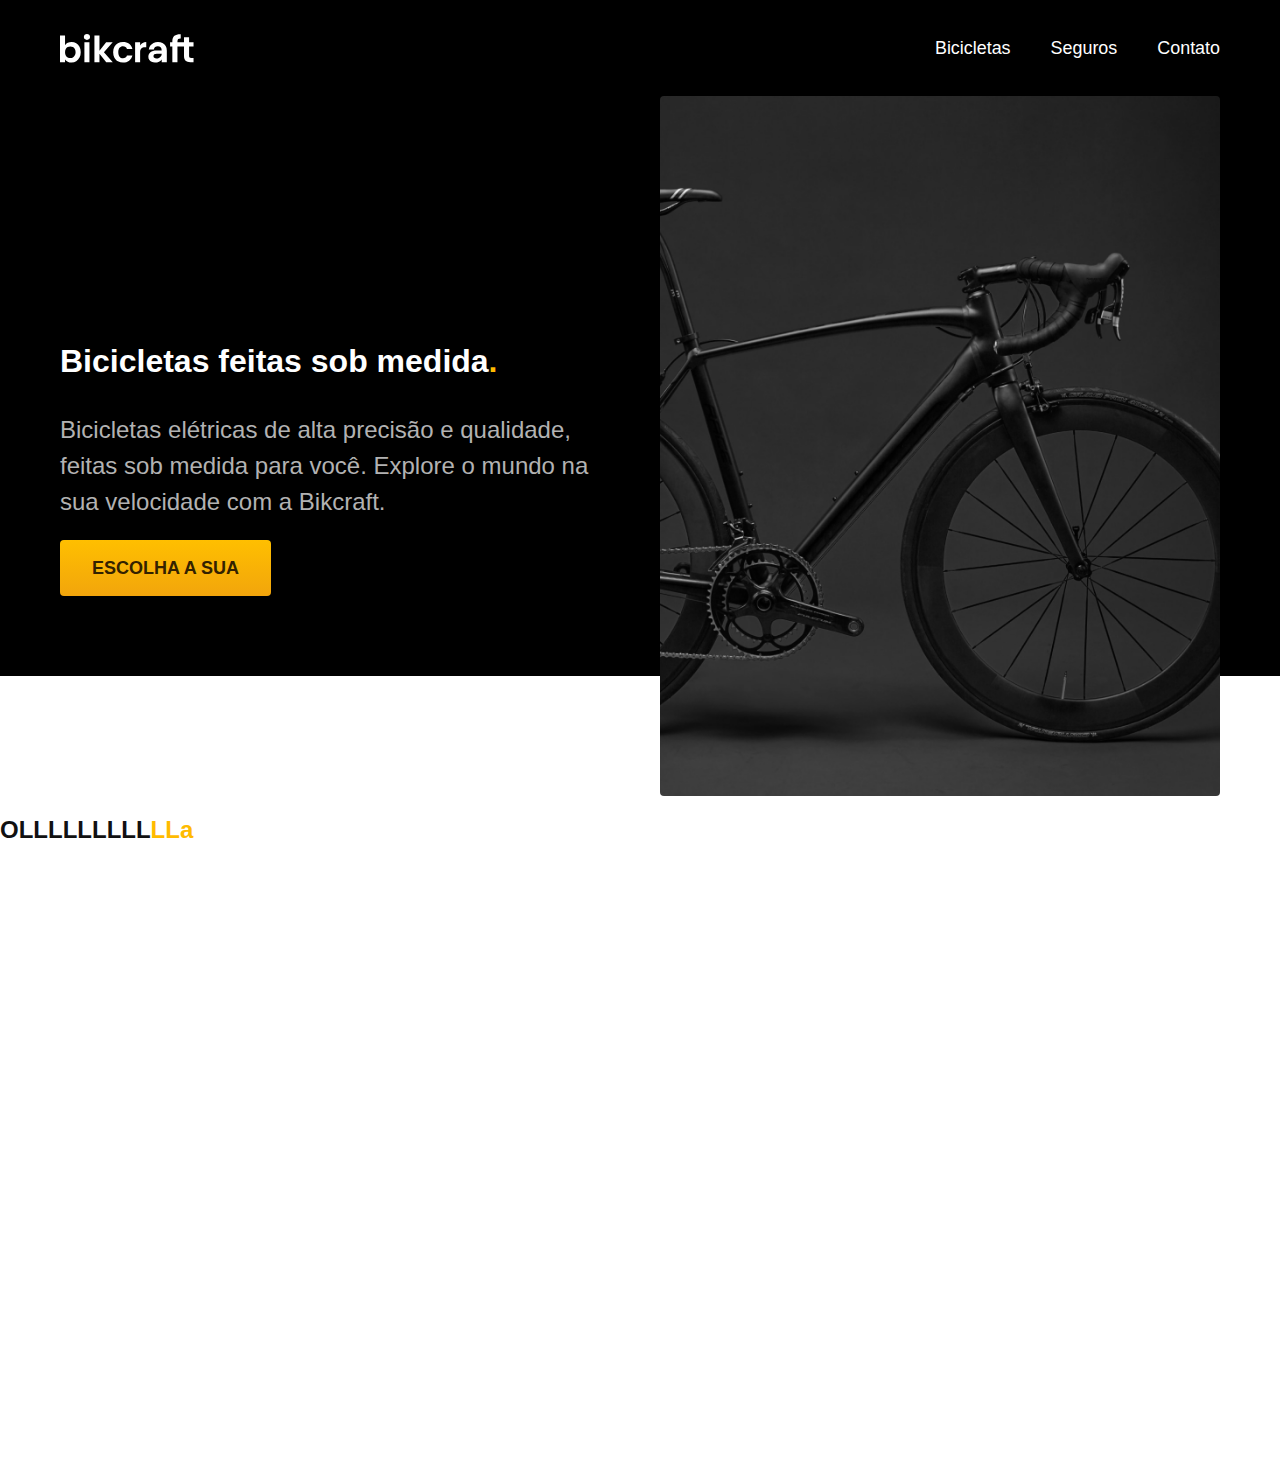
==== index.html @ 50b03ebe "Terminando com as classes utilitarias e as fontes" ====
<!DOCTYPE html>
<html lang="pt-br">

<head>
  <meta charset="UTF-8">
  <meta http-equiv="X-UA-Compatible" content="IE=edge">
  <meta name="viewport" content="width=device-width, initial-scale=1.0">
  <title>Bikcraft - Bicicletas Eléctricas</title>
  <meta name="description" content="Bicicletas elétricas de alta precisão e qualidade, feitas sob medida para você. Explore o mundo na sua velocidade com a Bikcraft.">

  <link rel="stylesheet" href="./css/estilo.css">

  <!-- <link rel="preconnect" href="https://fonts.googleapis.com">
  <link rel="preconnect" href="https://fonts.gstatic.com" crossorigin>
  <link href="https://fonts.googleapis.com/css2?family=Poppins:wght@400;600&family=Roboto:wght@400;500&display=swap" rel="stylesheet"> -->
</head>

<body>
  <header class="header-bg">  <!--O bg significa background-->
    <div class="header"> <!-- Para segurar o conteudo -->
      <a href="./">
        <img src="./img/bikcraft.svg" alt="Bikcraft">
      </a>

      <nav aria-label="primaria">
        <ul class="header-menu font-1-m cor-0">
          <li><a href="./bicicletas.html">Bicicletas</a></li>
          <li><a href="./seguros.html">Seguros</a></li>
          <li><a href="./contato.html">Contato</a></li>
        </ul>
      </nav>
    </div>
  </header>

  <main class="introducao-bg">
    <div class="introducao">
        <div class="introducao-conteudo"> <!--Para segurar o conteudo e imagem ficar do outro lado sem precisar de muuito css-->
          <h1 class=".font-1-xxl cor-0">Bicicletas feitas sob medida<span class="cor-p1">.</span></h1>
          <p class="font-2-l cor-5">Bicicletas elétricas de alta precisão e qualidade, feitas sob medida para você. Explore o mundo na sua velocidade com a Bikcraft.</p>
          <a class="botao" href="./bicicletas.html">Escolha a sua</a>
        </div>
        <div>
          <img src="./img/fotos/introducao.jpg" alt="Bicicleta eletrica preta">
        </div>
    </div>
  </main>

  <h2 class=".font-1-xxl">OLLLLLLLLL<span class="cor-p1">LLa</span></h2>
</body>

</html>
---- css/estilo.css ----
@import "./global/global.css";
@import "./utilidades/tipografia.css";
@import "./utilidades/cores.css";
@import "./global/header.css";

/*Componentes*/
@import "./utilidades/componentes.css";

/* HOME */
@import "./home/introducao.css";
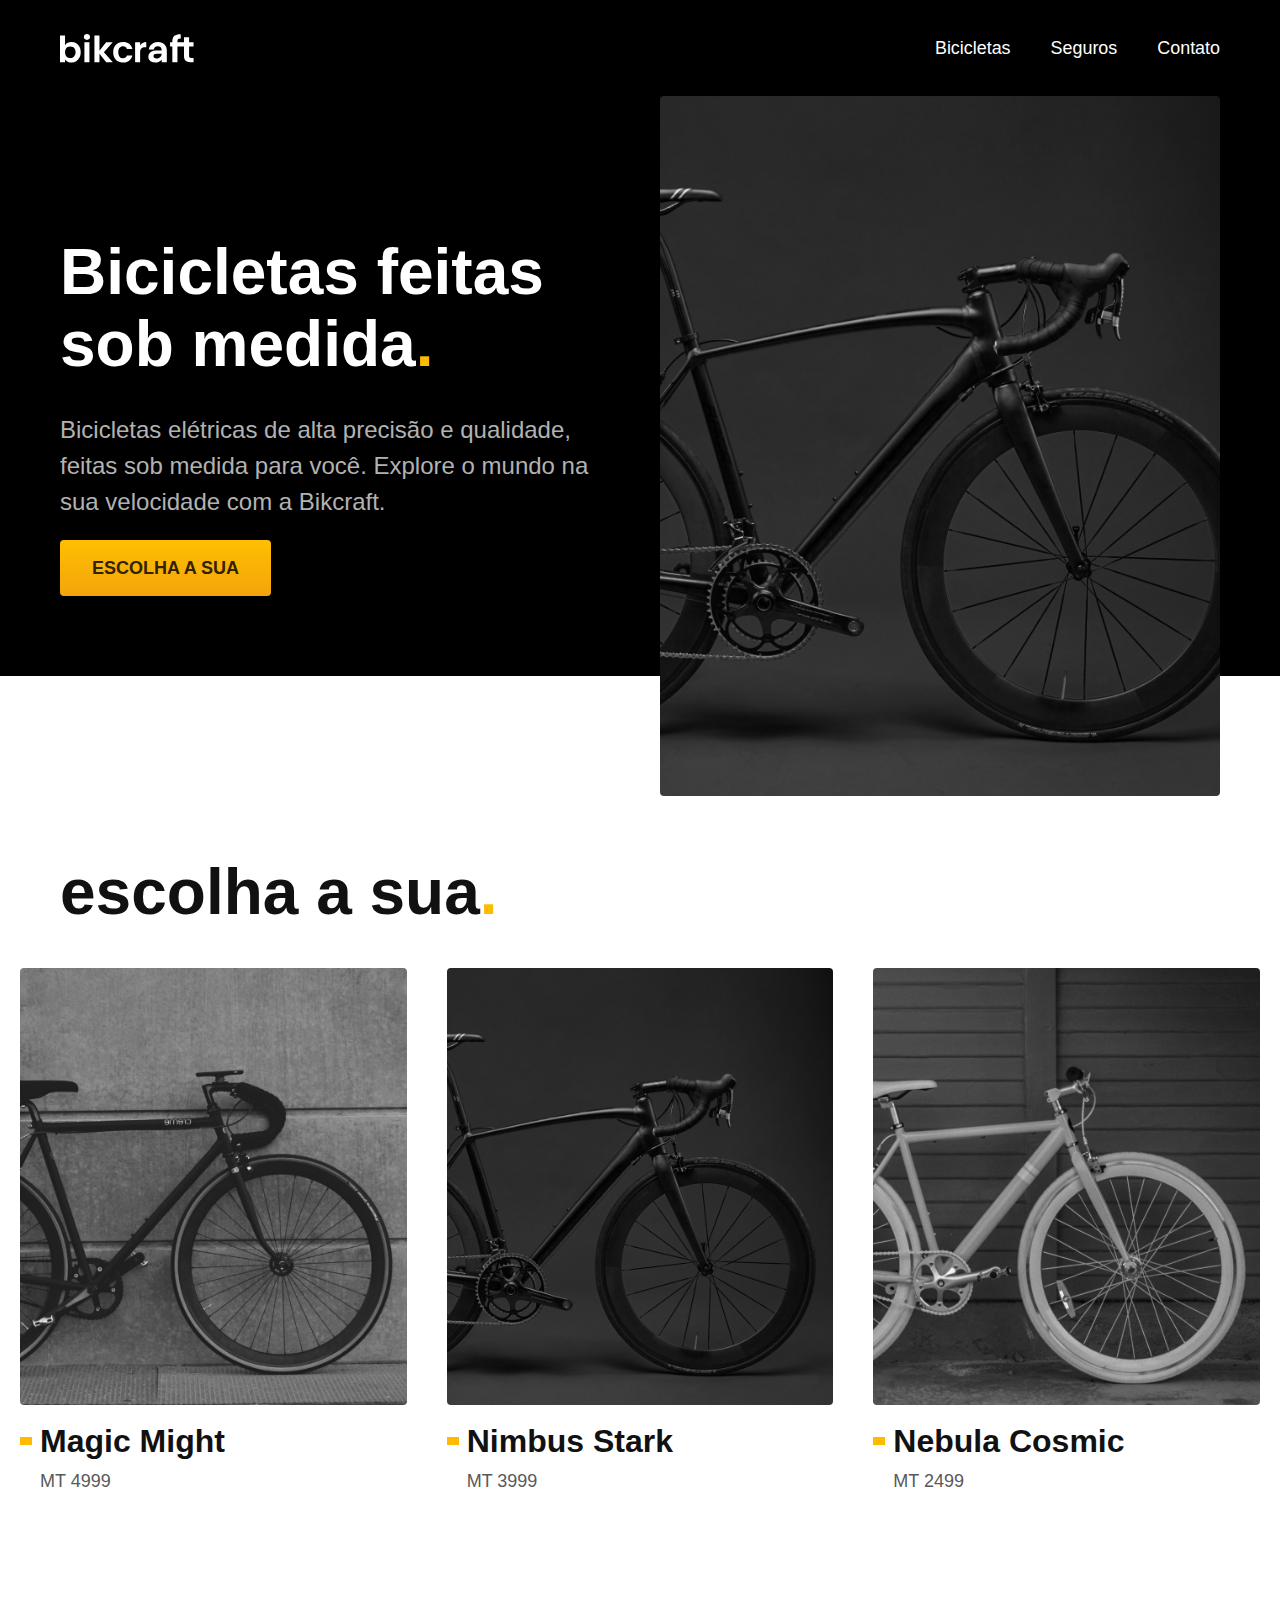
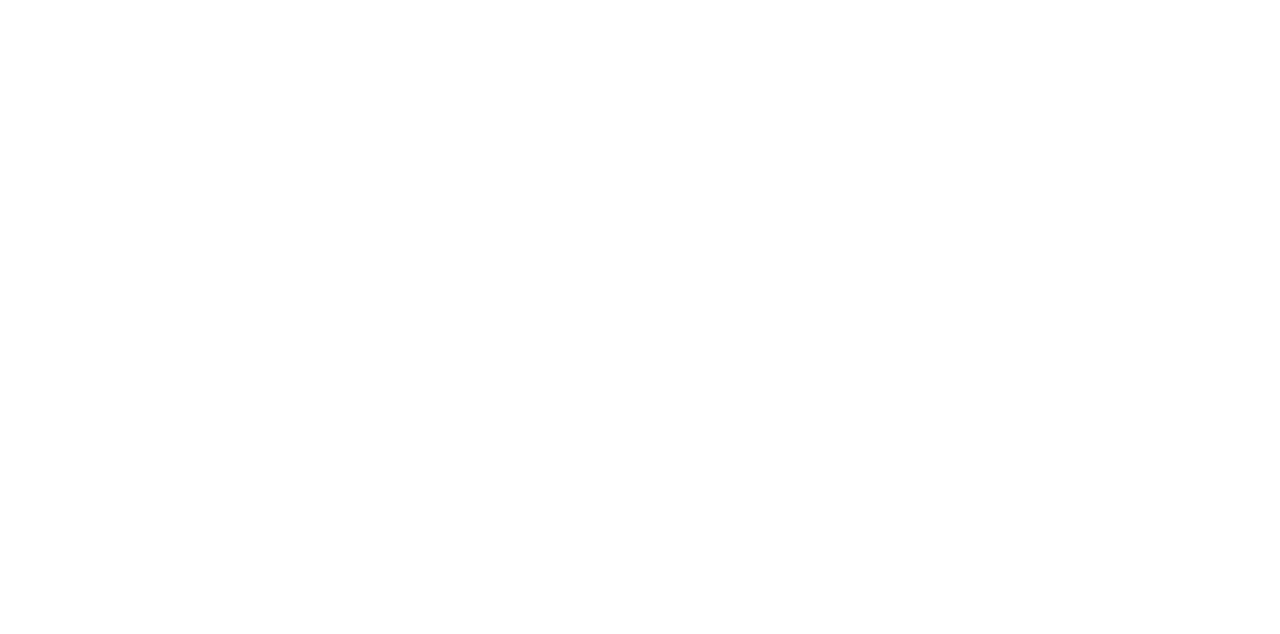
==== commit e658365f: "Menu  de bicicletas e algum CSS do mesmo" ====
--- a/index.html
+++ b/index.html
@@ -17,7 +17,7 @@
 
 <body>
   <header class="header-bg">  <!--O bg significa background-->
-    <div class="header"> <!-- Para segurar o conteudo -->
+    <div class="header container"> <!-- Para segurar o conteudo -->
       <a href="./">
         <img src="./img/bikcraft.svg" alt="Bikcraft">
       </a>
@@ -33,9 +33,9 @@
   </header>
 
   <main class="introducao-bg">
-    <div class="introducao">
+    <div class="introducao container">
         <div class="introducao-conteudo"> <!--Para segurar o conteudo e imagem ficar do outro lado sem precisar de muuito css-->
-          <h1 class=".font-1-xxl cor-0">Bicicletas feitas sob medida<span class="cor-p1">.</span></h1>
+          <h1 class="font-1-xxl cor-0">Bicicletas feitas sob medida<span class="cor-p1">.</span></h1>
           <p class="font-2-l cor-5">Bicicletas elétricas de alta precisão e qualidade, feitas sob medida para você. Explore o mundo na sua velocidade com a Bikcraft.</p>
           <a class="botao" href="./bicicletas.html">Escolha a sua</a>
         </div>
@@ -45,7 +45,33 @@
     </div>
   </main>
 
-  <h2 class=".font-1-xxl">OLLLLLLLLL<span class="cor-p1">LLa</span></h2>
+  <article class="bicicletas-lista">
+    <h2 class="container font-1-xxl">escolha a sua<span class="cor-p1">.</span></h2>
+
+    <ul>
+      <li>
+        <a href="./bicicletas/magic.html">
+          <img src="./img/bicicletas/magic-home.jpg" alt="Bicicleta preta">
+          <h3 class="font-1-xl">Magic Might</h3>
+          <span class="font-2-m cor-8" >MT 4999</span>
+        </a>
+      </li>
+      <li>
+        <a href="./bicicletas/nimbus.html">
+          <img src="./img/bicicletas/Nimbus-home.jpg" alt="Bicicleta preta">
+          <h3 class="font-1-xl">Nimbus Stark</h3>
+          <span class="font-2-m cor-8" >MT 3999</span>
+        </a>
+      </li><li>
+        <a href="./bicicletas/Nebula-home">
+          <img src="./img/bicicletas/Nebula-home.jpg" alt="Bicicleta preta">
+          <h3 class="font-1-xl">Nebula Cosmic</h3>
+          <span class="font-2-m cor-8" >MT 2499</span>
+        </a>
+      </li>
+    </ul>
+  </article>
+ 
 </body>
 
 </html>--- a/css/estilo.css
+++ b/css/estilo.css
@@ -9,6 +9,9 @@
 /* HOME */
 @import "./home/introducao.css";
 
+/* Bicicletas*/
+@import "./bicicletas/bicicleta-lista.css";
 
 
 
+
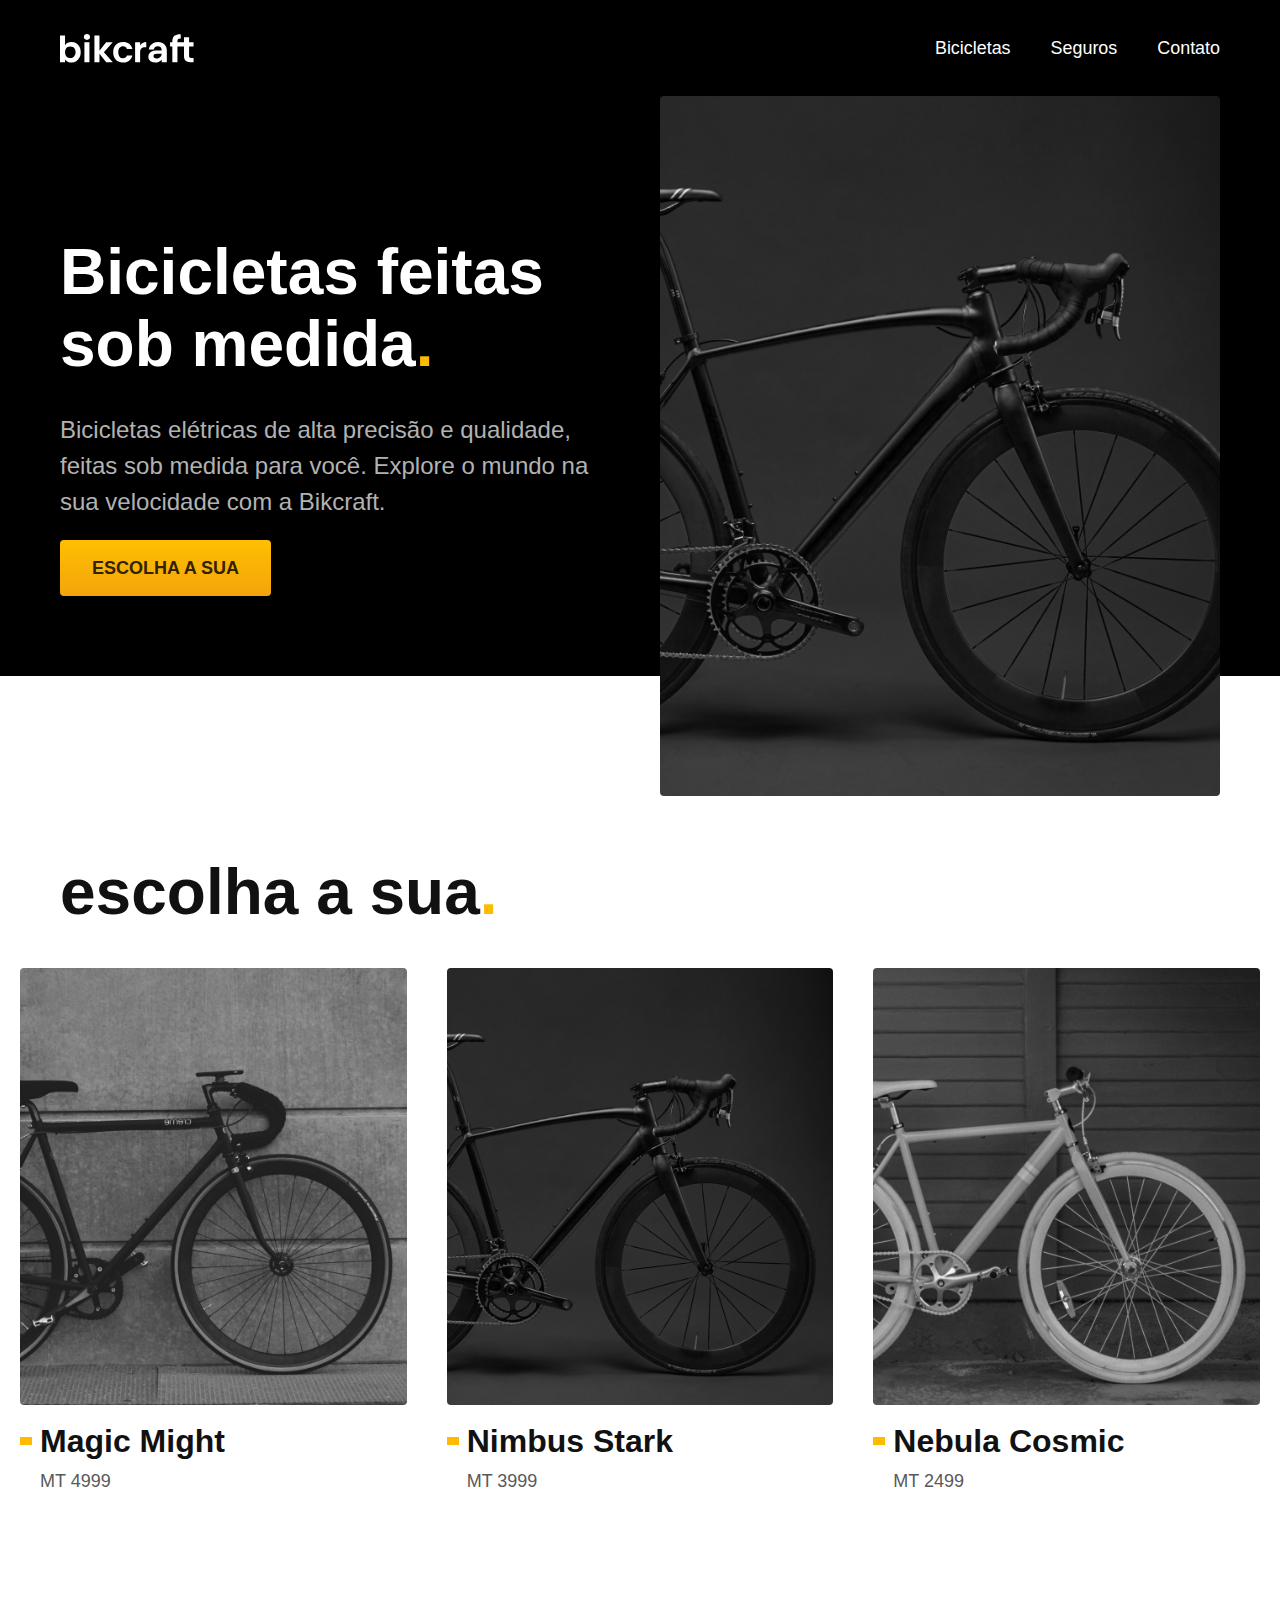
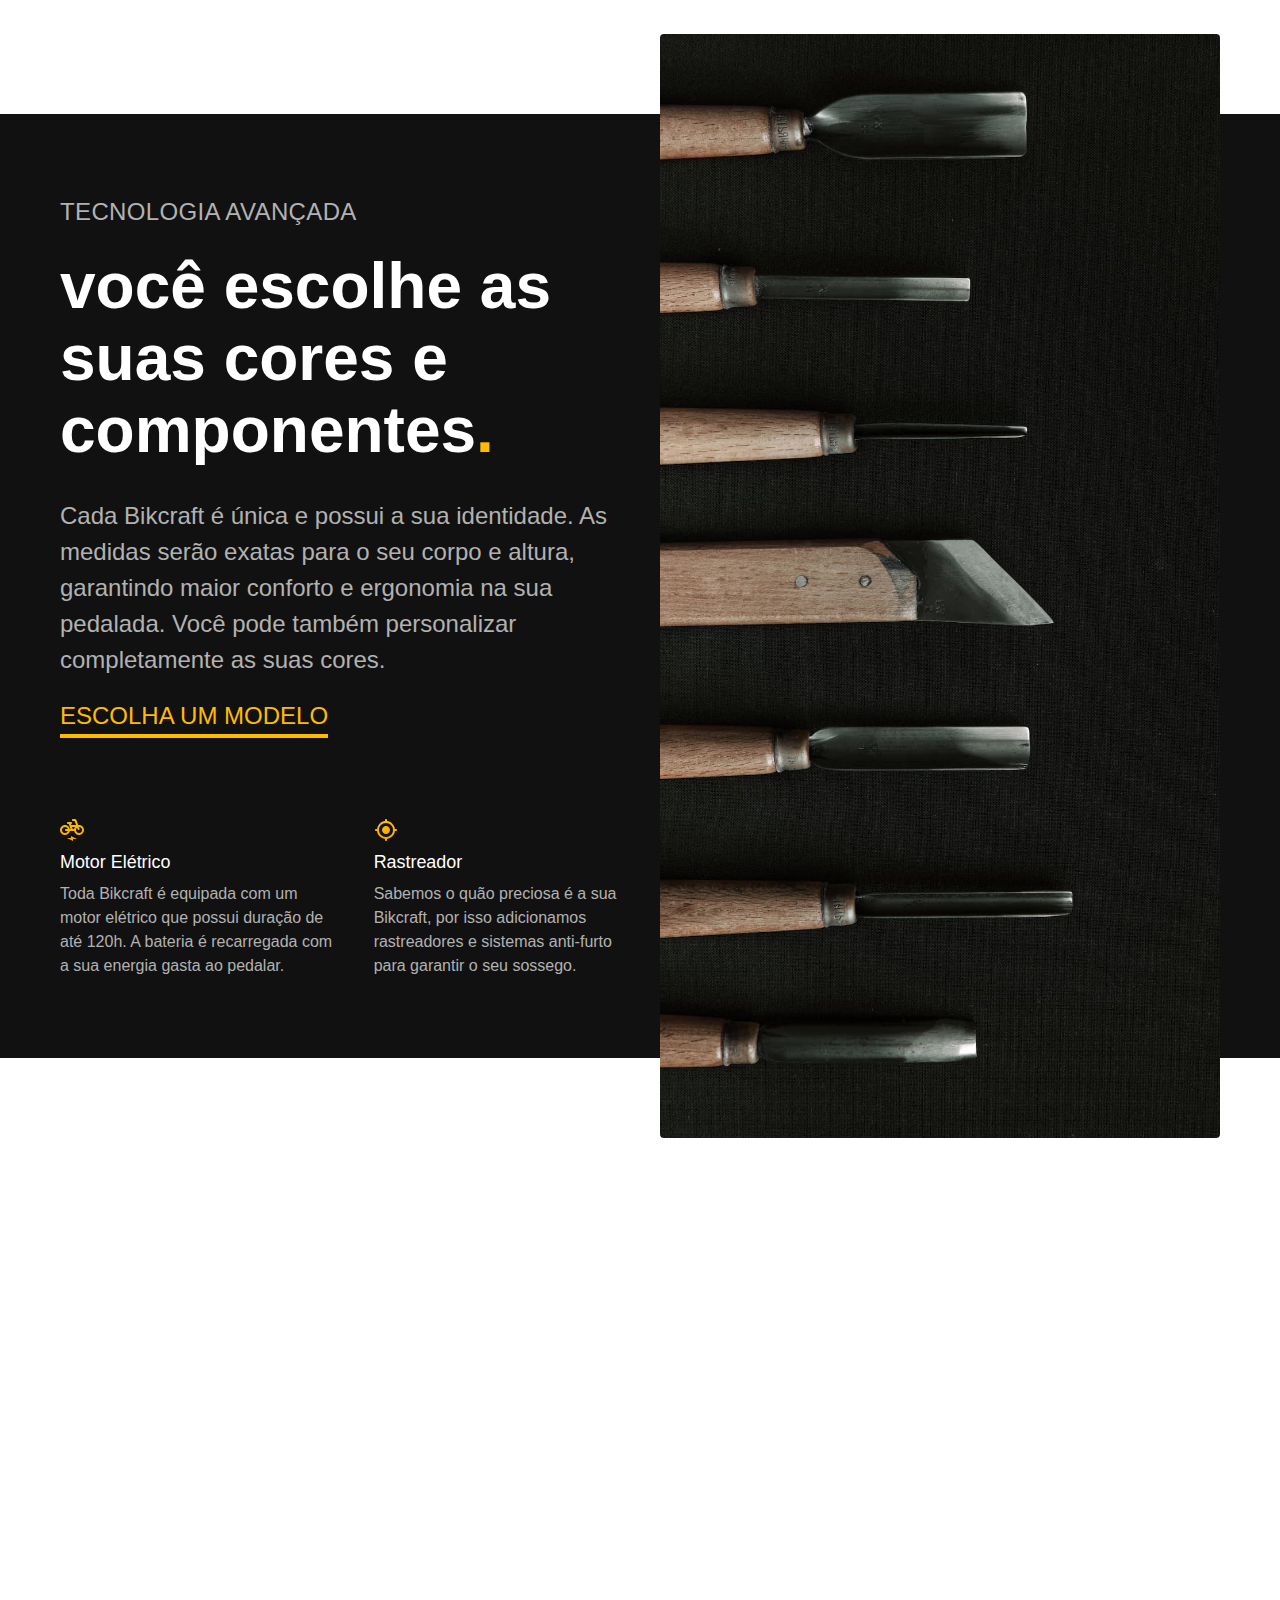
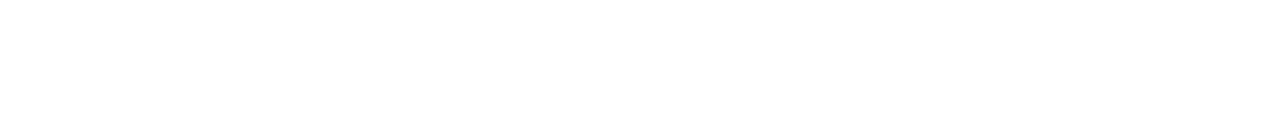
==== commit 4f590bfb: "Adicionando tecnologias da Bik" ====
--- a/index.html
+++ b/index.html
@@ -71,6 +71,33 @@
       </li>
     </ul>
   </article>
+
+  <article class="tecnologia-bg">
+    <div class="tecnologia container">
+      <div class="tecnologia-conteudo">
+        <span class="font-2-l-b cor-5">Tecnologia Avançada</span>
+        <h2 class="font-1-xxl cor-0">você escolhe as suas cores e componentes<span class="cor-p1">.</span></h2>
+        <p class="font-2-l cor-5">Cada Bikcraft é única e possui a sua identidade. As medidas serão exatas para o seu corpo e altura, garantindo maior conforto e ergonomia na sua pedalada. Você pode também personalizar completamente as suas cores.</p>
+        <a class="link" href="./bicicletas.html">Escolha um modelo</a>
+        <div class="tecnologia-vantagens">
+          <div>
+            <img src="./img/icones/eletrica.svg" alt="">
+            <h3 class="font-1-m cor-0">Motor Elétrico</h3>
+            <p class="font-2-s cor-5">Toda Bikcraft é equipada com um motor elétrico que possui duração de até 120h. A bateria é recarregada com a sua energia gasta ao pedalar.</p>
+          </div>
+          <div>
+            <img src="./img/icones/rastreador.svg" alt="">
+            <h3 class="font-1-m cor-0">Rastreador</h3>
+            <p class="font-2-s cor-5">Sabemos o quão preciosa é a sua Bikcraft, por isso adicionamos rastreadores e sistemas anti-furto para garantir o seu sossego.</p>
+          </div>
+        </div>
+      </div>
+      <div class="tecnologia-imagem">
+        <img src="./img/fotos/tecnologia.jpg" alt="">
+      </div>
+    </div> 
+
+  </article>
  
 </body>
 
--- a/css/estilo.css
+++ b/css/estilo.css
@@ -8,6 +8,8 @@
 
 /* HOME */
 @import "./home/introducao.css";
+@import "./home/tecnologia.css";
+
 
 /* Bicicletas*/
 @import "./bicicletas/bicicleta-lista.css";
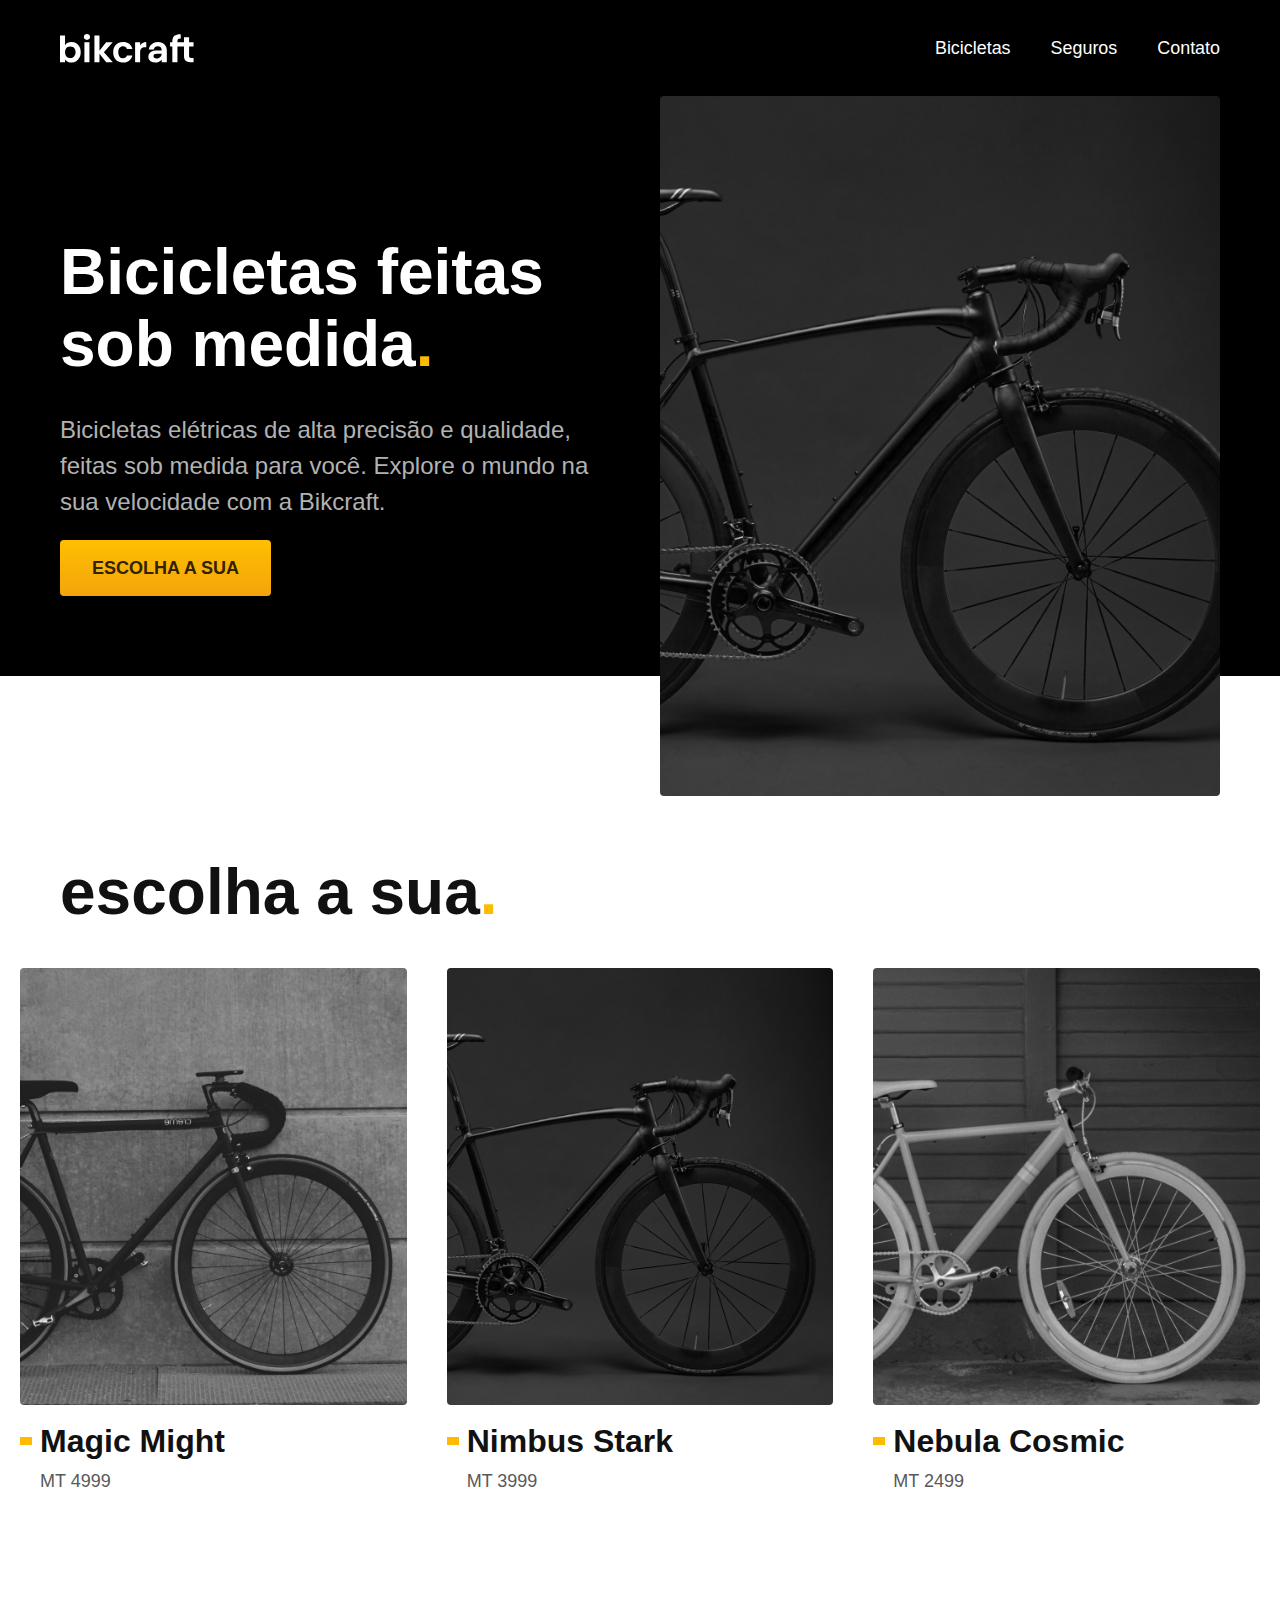
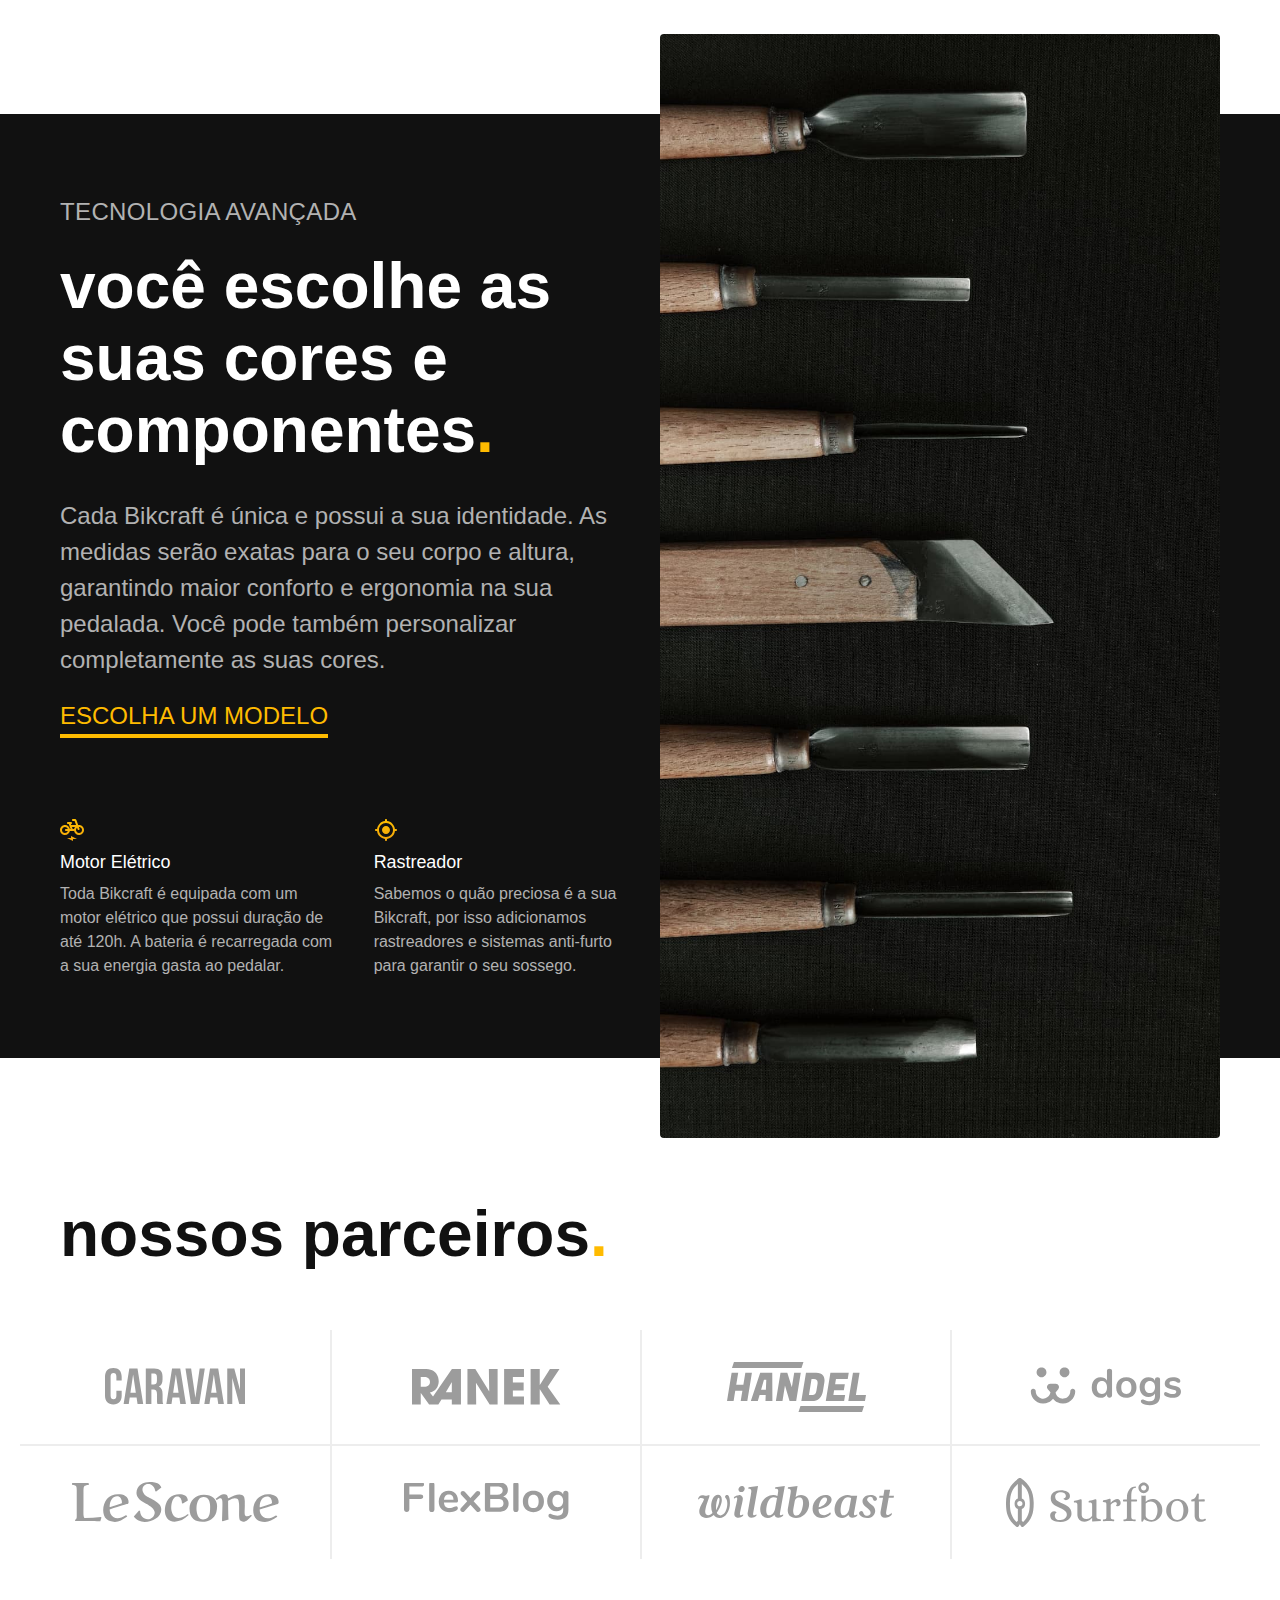
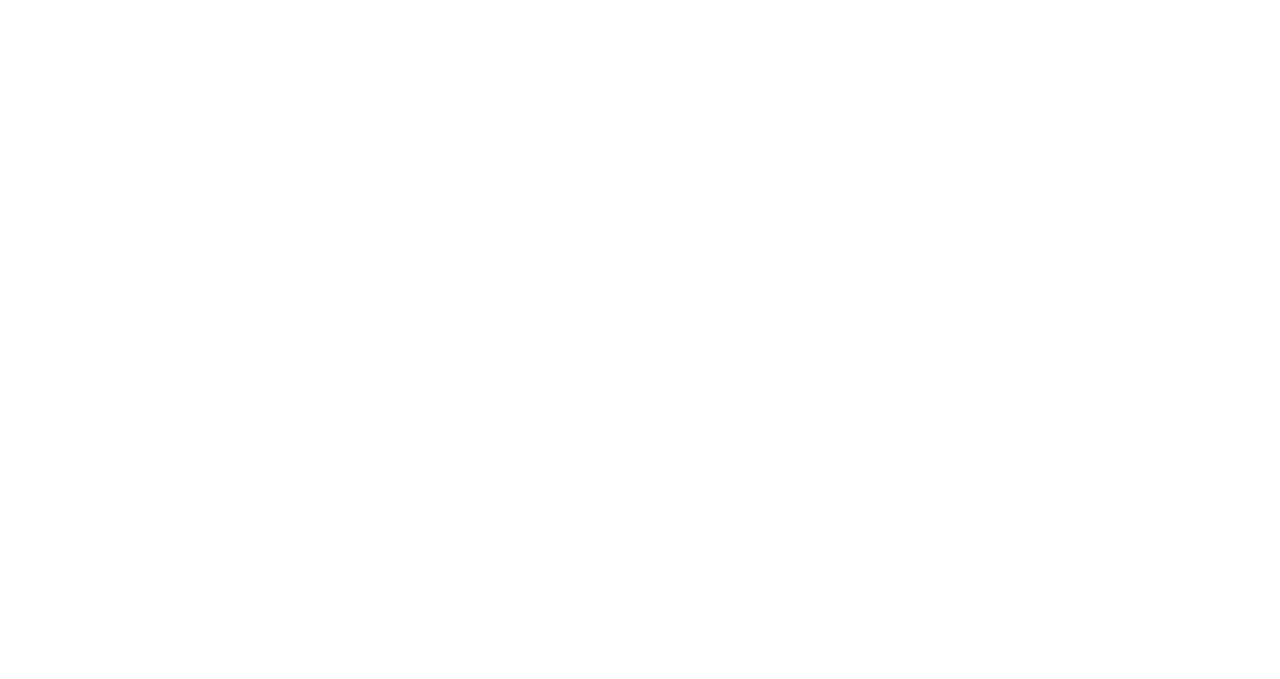
==== commit fbebbc2a: "Adicionando os parceiros no site e tornando responsivo" ====
--- a/index.html
+++ b/index.html
@@ -96,9 +96,23 @@
         <img src="./img/fotos/tecnologia.jpg" alt="">
       </div>
     </div> 
+  </article>
 
-  </article>
+  <section class="parceiros" aria-label="Nossos parceiros">
+    <h2 class="container font-1-xxl">nossos parceiros<span class="cor-p1">.</span></h2>
  
+    <ul>
+      <li><img src="./img/parceiros/caravan.svg" alt="caravan"></li>
+      <li><img src="./img/parceiros/ranek.svg" alt="ranek"></li>
+      <li><img src="./img/parceiros/handel.svg" alt="handel"></li>
+      <li><img src="./img/parceiros/dogs.svg" alt="dogs"></li>
+      <li><img src="./img/parceiros/lescone.svg" alt="lescone"></li>
+      <li><img src="./img/parceiros/flexblog.svg" alt="flexblog"></li>
+      <li><img src="./img/parceiros/wildbeast.svg" alt="wildbeast"></li>
+      <li><img src="./img/parceiros/surfbot.svg" alt="surfbot"></li>
+    </ul>
+  </section>
+  
 </body>
 
 </html>--- a/css/estilo.css
+++ b/css/estilo.css
@@ -9,6 +9,7 @@
 /* HOME */
 @import "./home/introducao.css";
 @import "./home/tecnologia.css";
+@import "./home/parceiros.css";
 
 
 /* Bicicletas*/
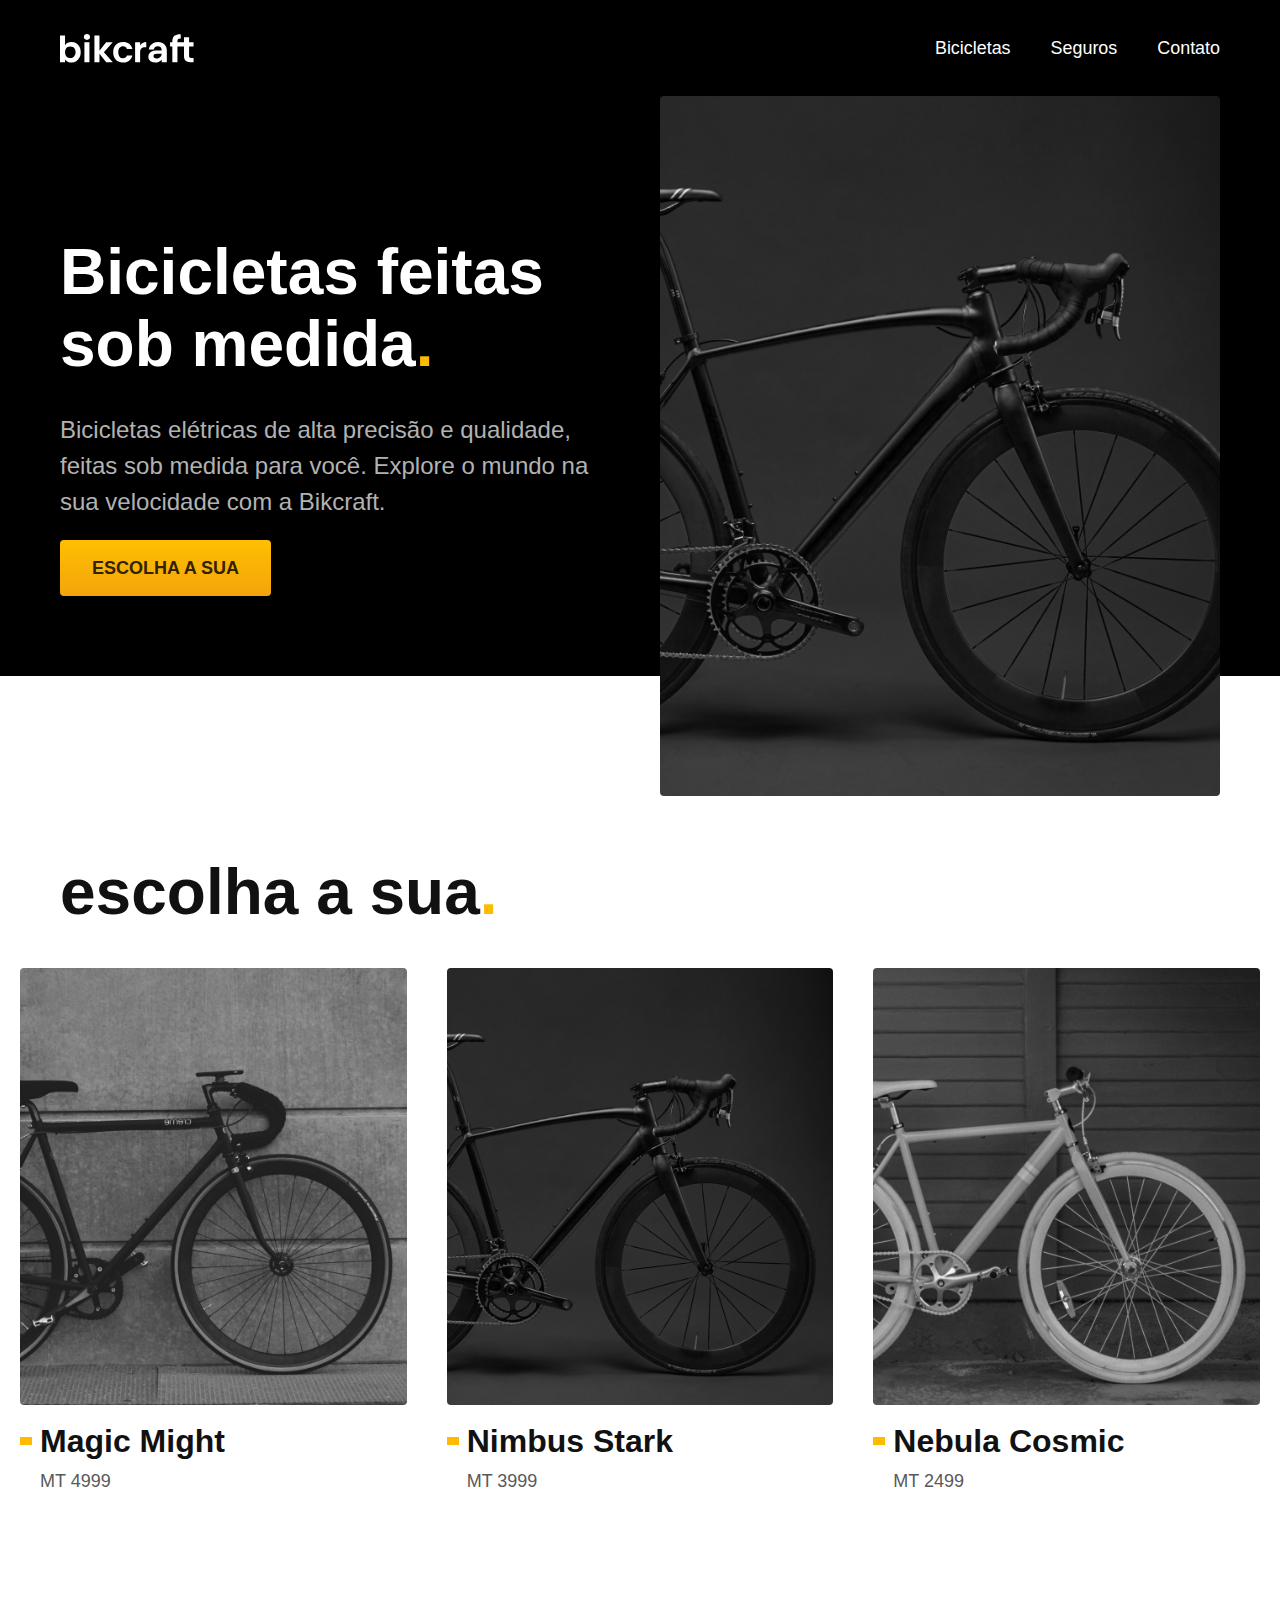
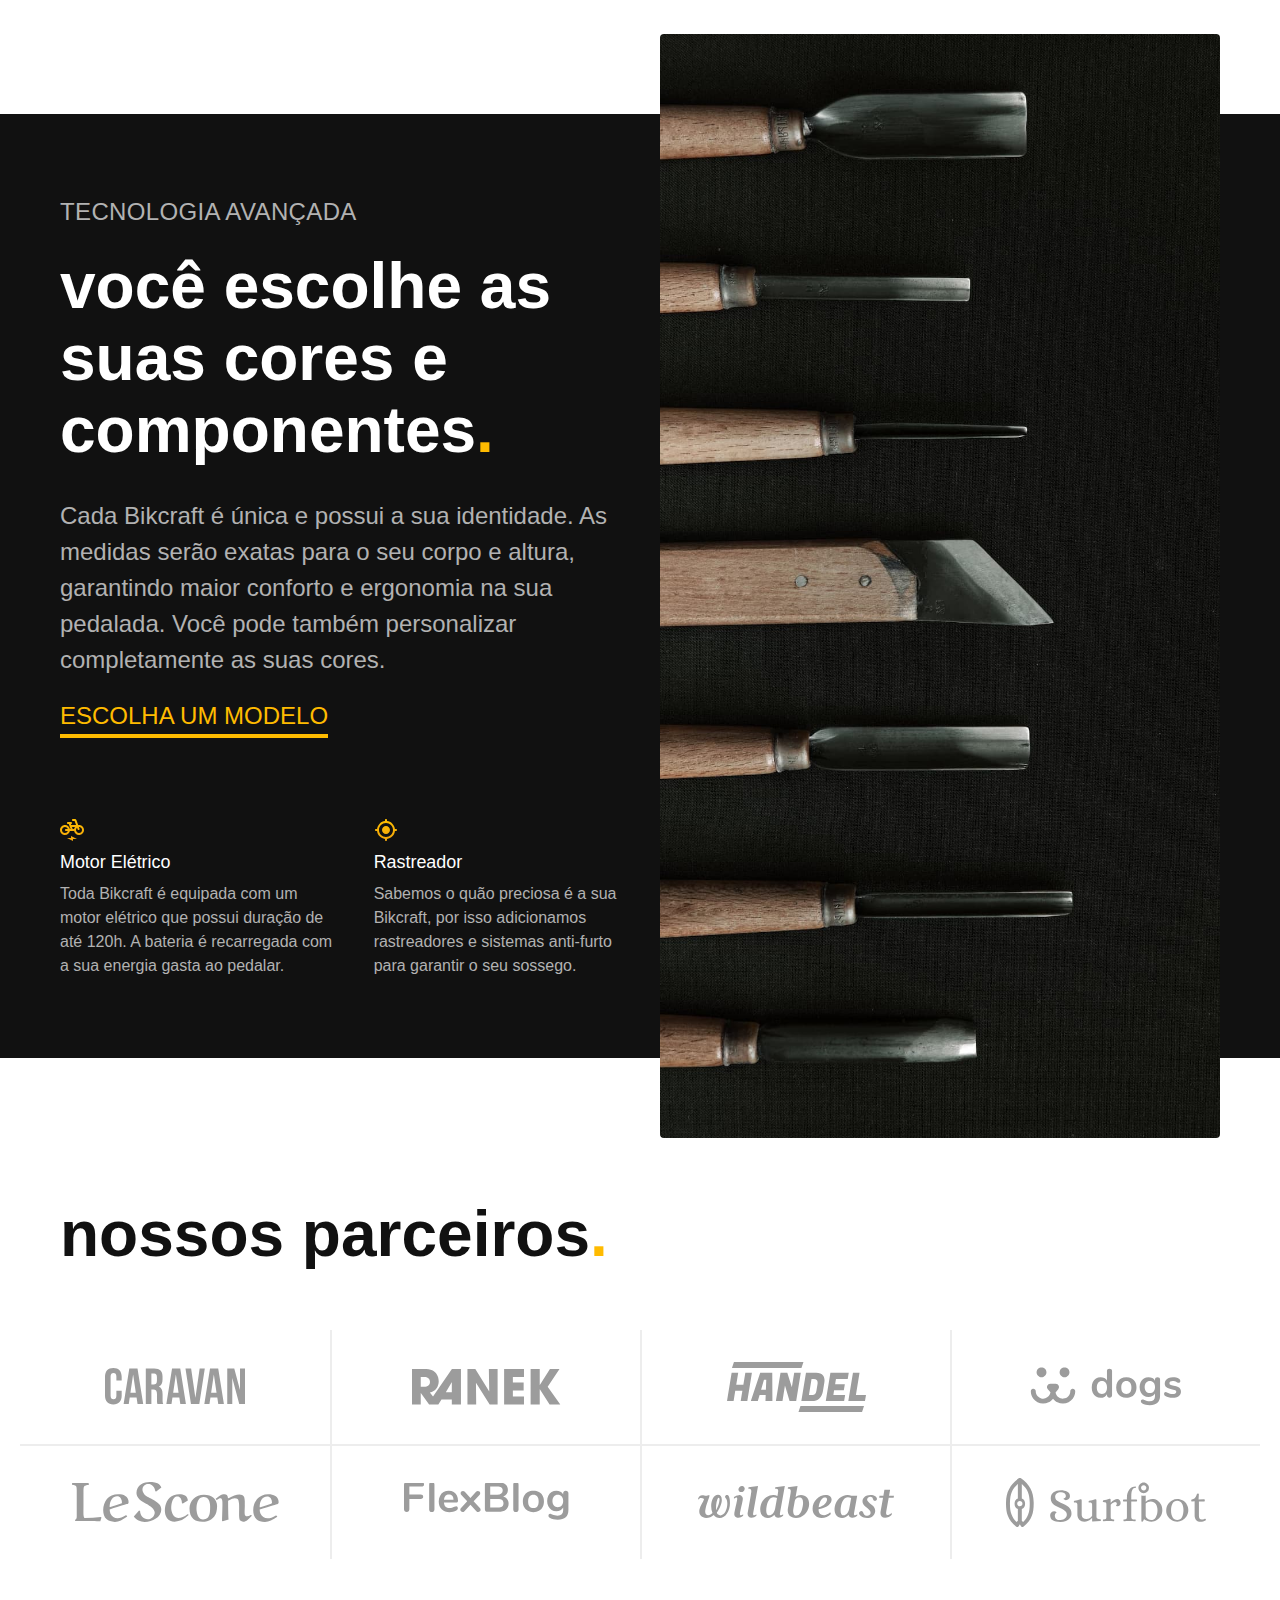
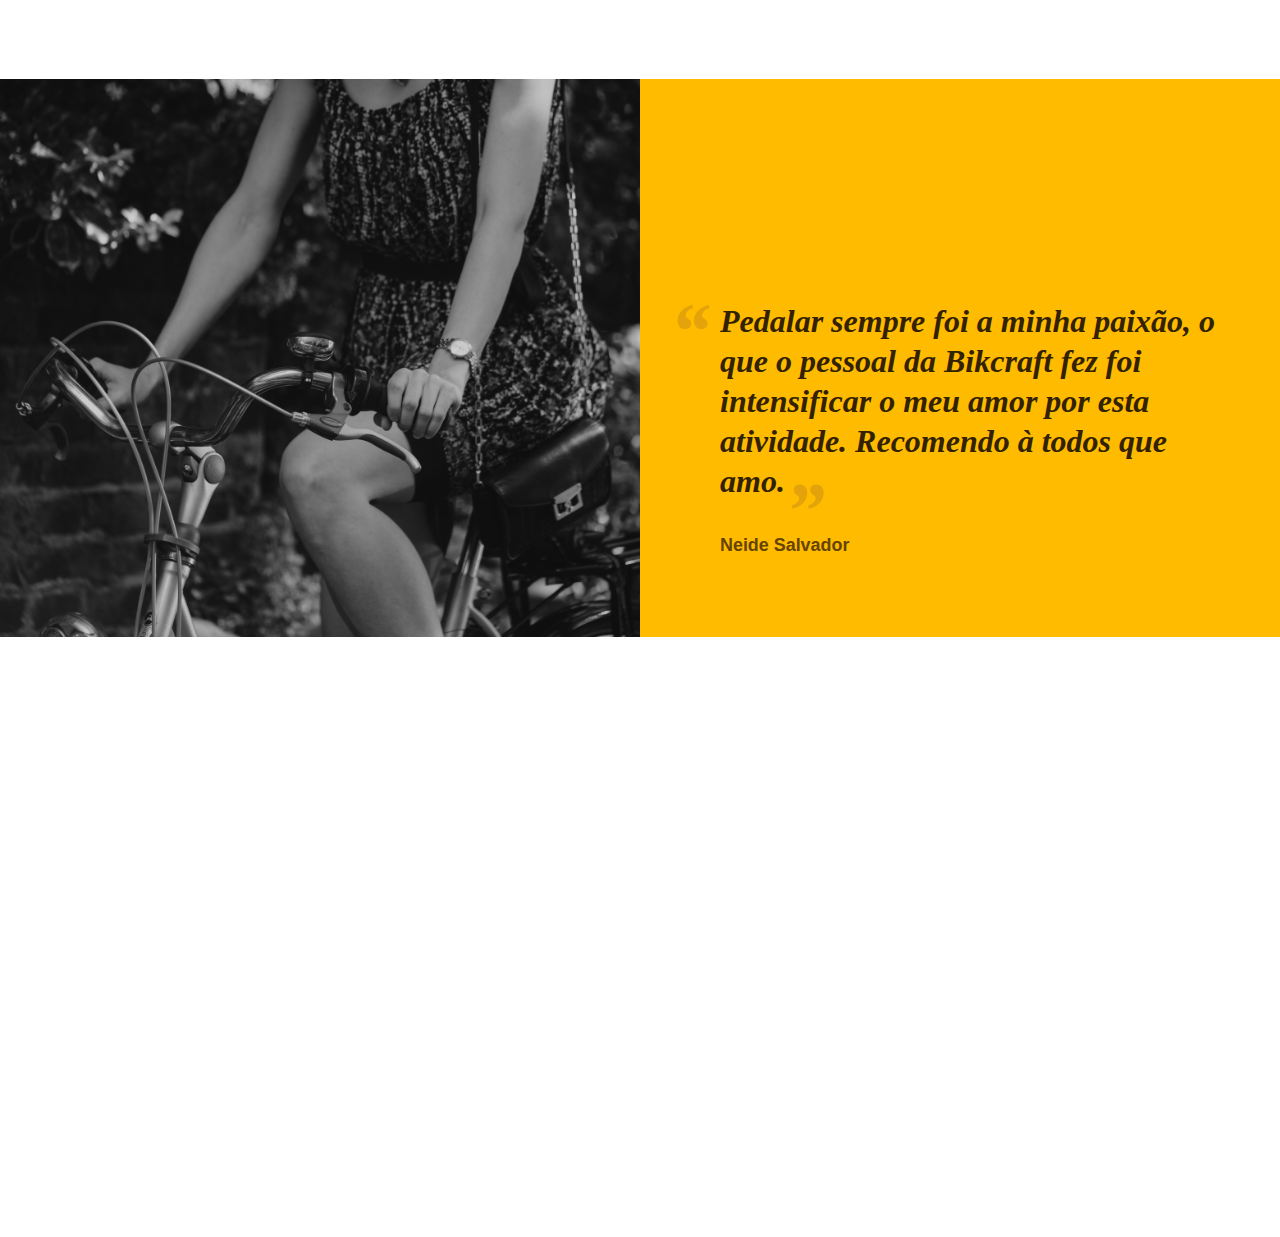
==== commit 3409b32b: "Depoimento de cliente satisfeito" ====
--- a/index.html
+++ b/index.html
@@ -112,6 +112,19 @@
       <li><img src="./img/parceiros/surfbot.svg" alt="surfbot"></li>
     </ul>
   </section>
+
+  <section class="depoimento" aria-label="Depoimento">
+    <div>
+      <img src="./img/fotos/depoimento.jpg" alt="Pessoa pedalando uma Bikcraft">
+    </div>
+    <div class="depoimento-conteudo">
+      <blockquote class="font-1-xl cor-p5">
+        <p>Pedalar sempre foi a minha paixão, o que o pessoal da Bikcraft fez foi intensificar o meu amor por esta atividade. Recomendo à todos que amo.</p>
+      </blockquote>
+      <span class="font-1-m-b cor-p4">Neide Salvador</span>
+    </div>
+
+  </section>
   
 </body>
 
--- a/css/estilo.css
+++ b/css/estilo.css
@@ -10,6 +10,7 @@
 @import "./home/introducao.css";
 @import "./home/tecnologia.css";
 @import "./home/parceiros.css";
+@import "./home/depoimento.css";
 
 
 /* Bicicletas*/
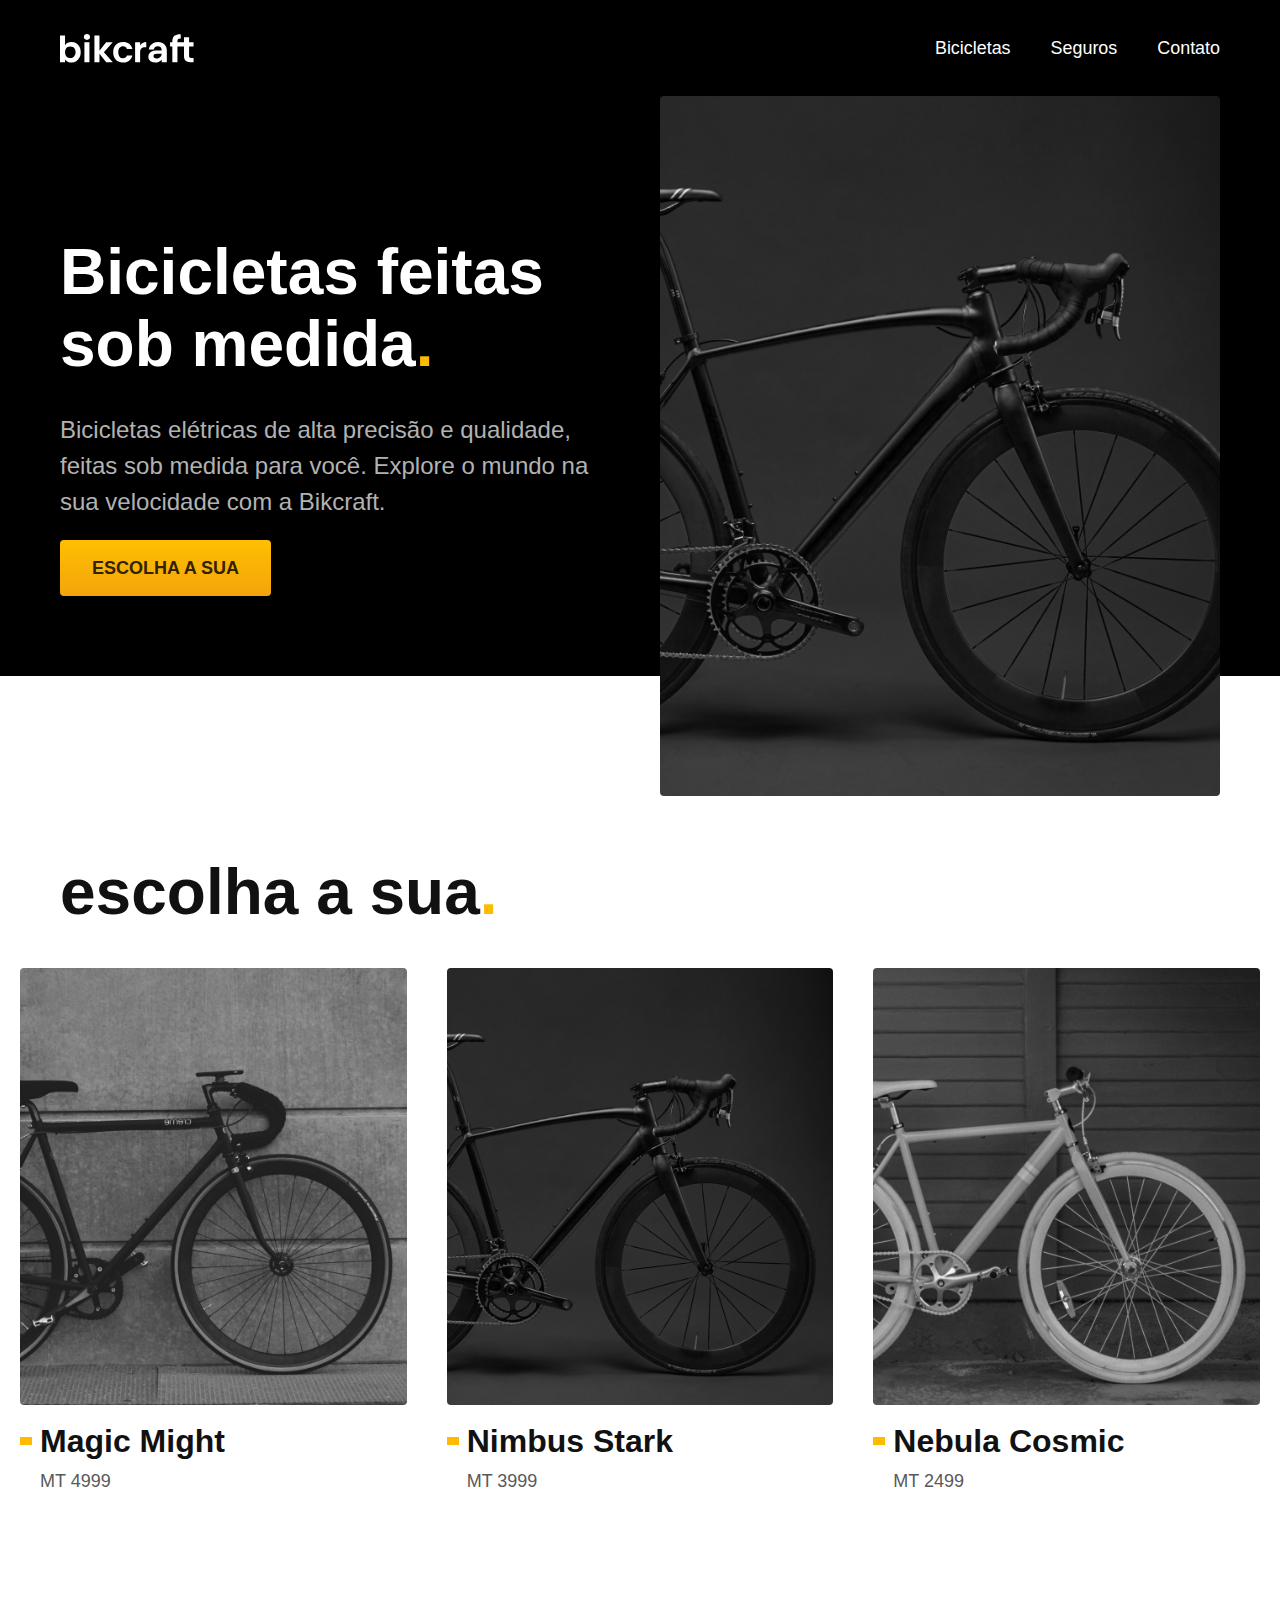
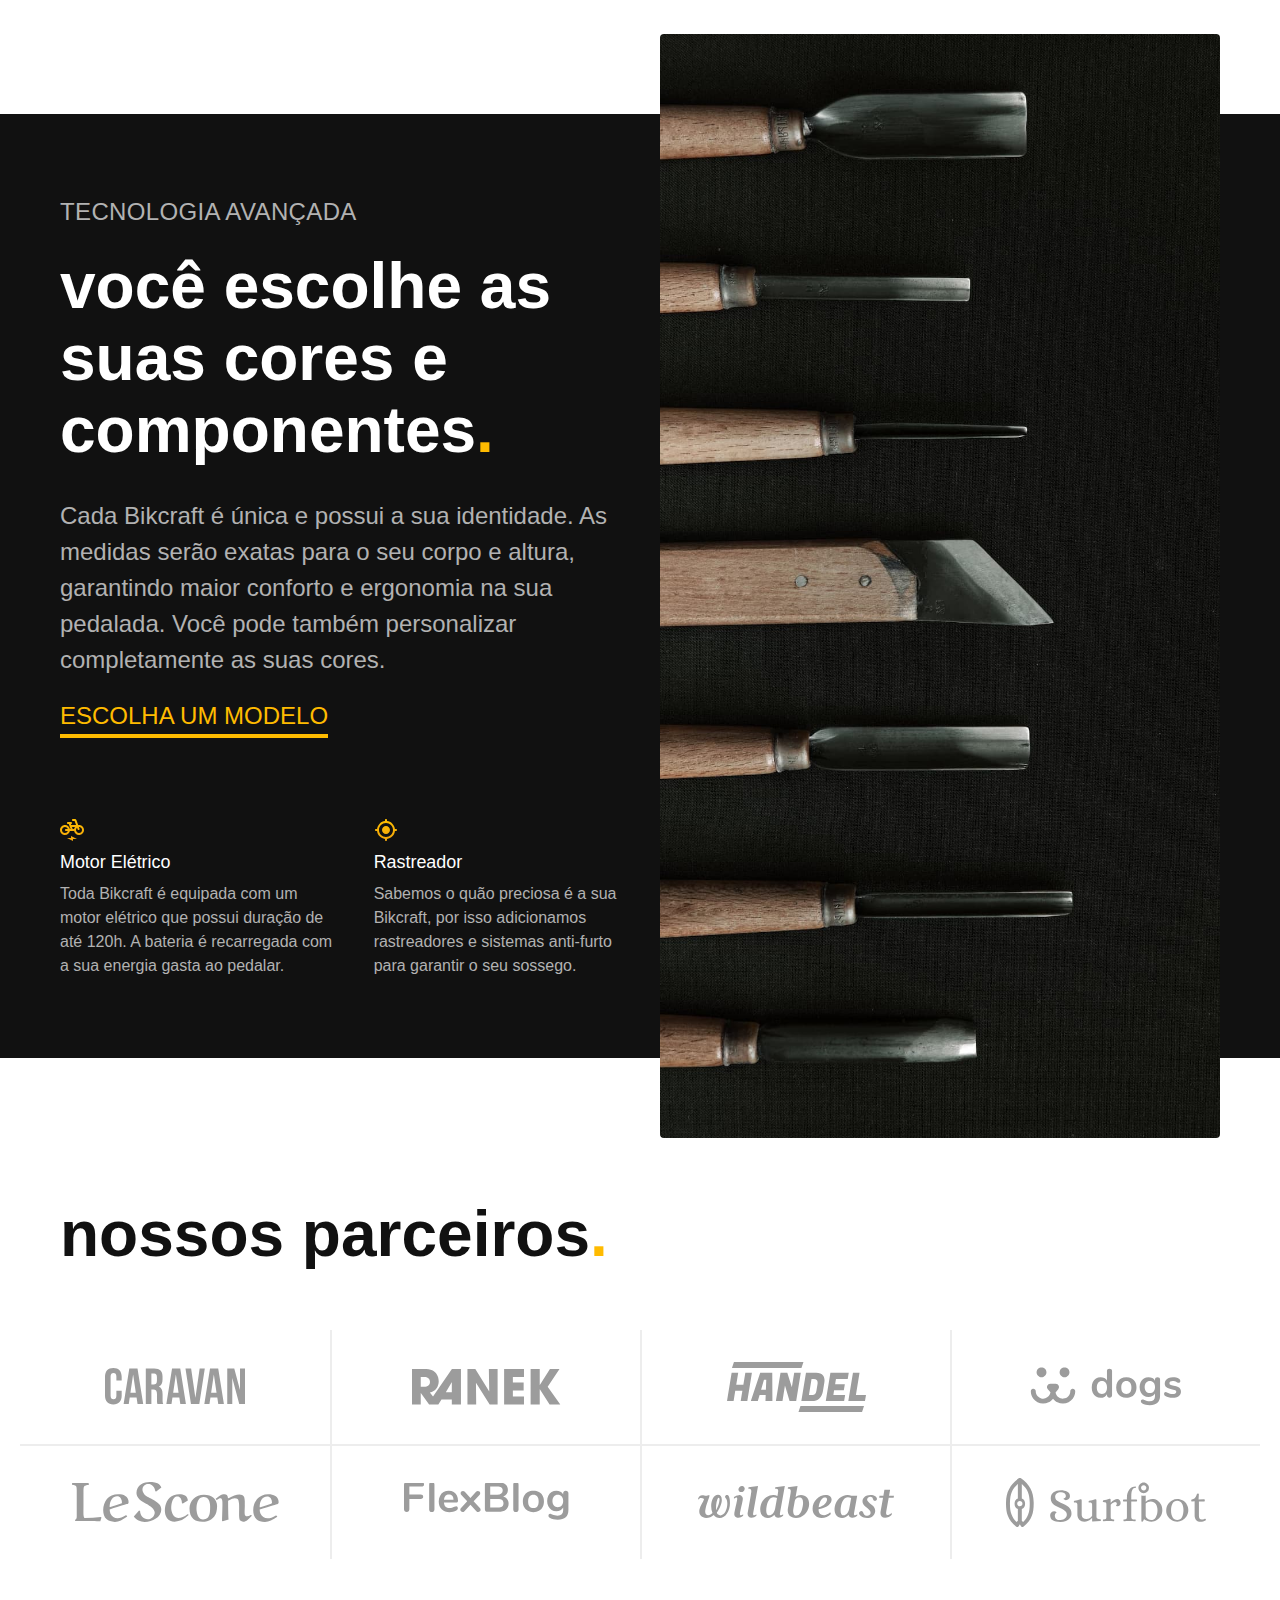
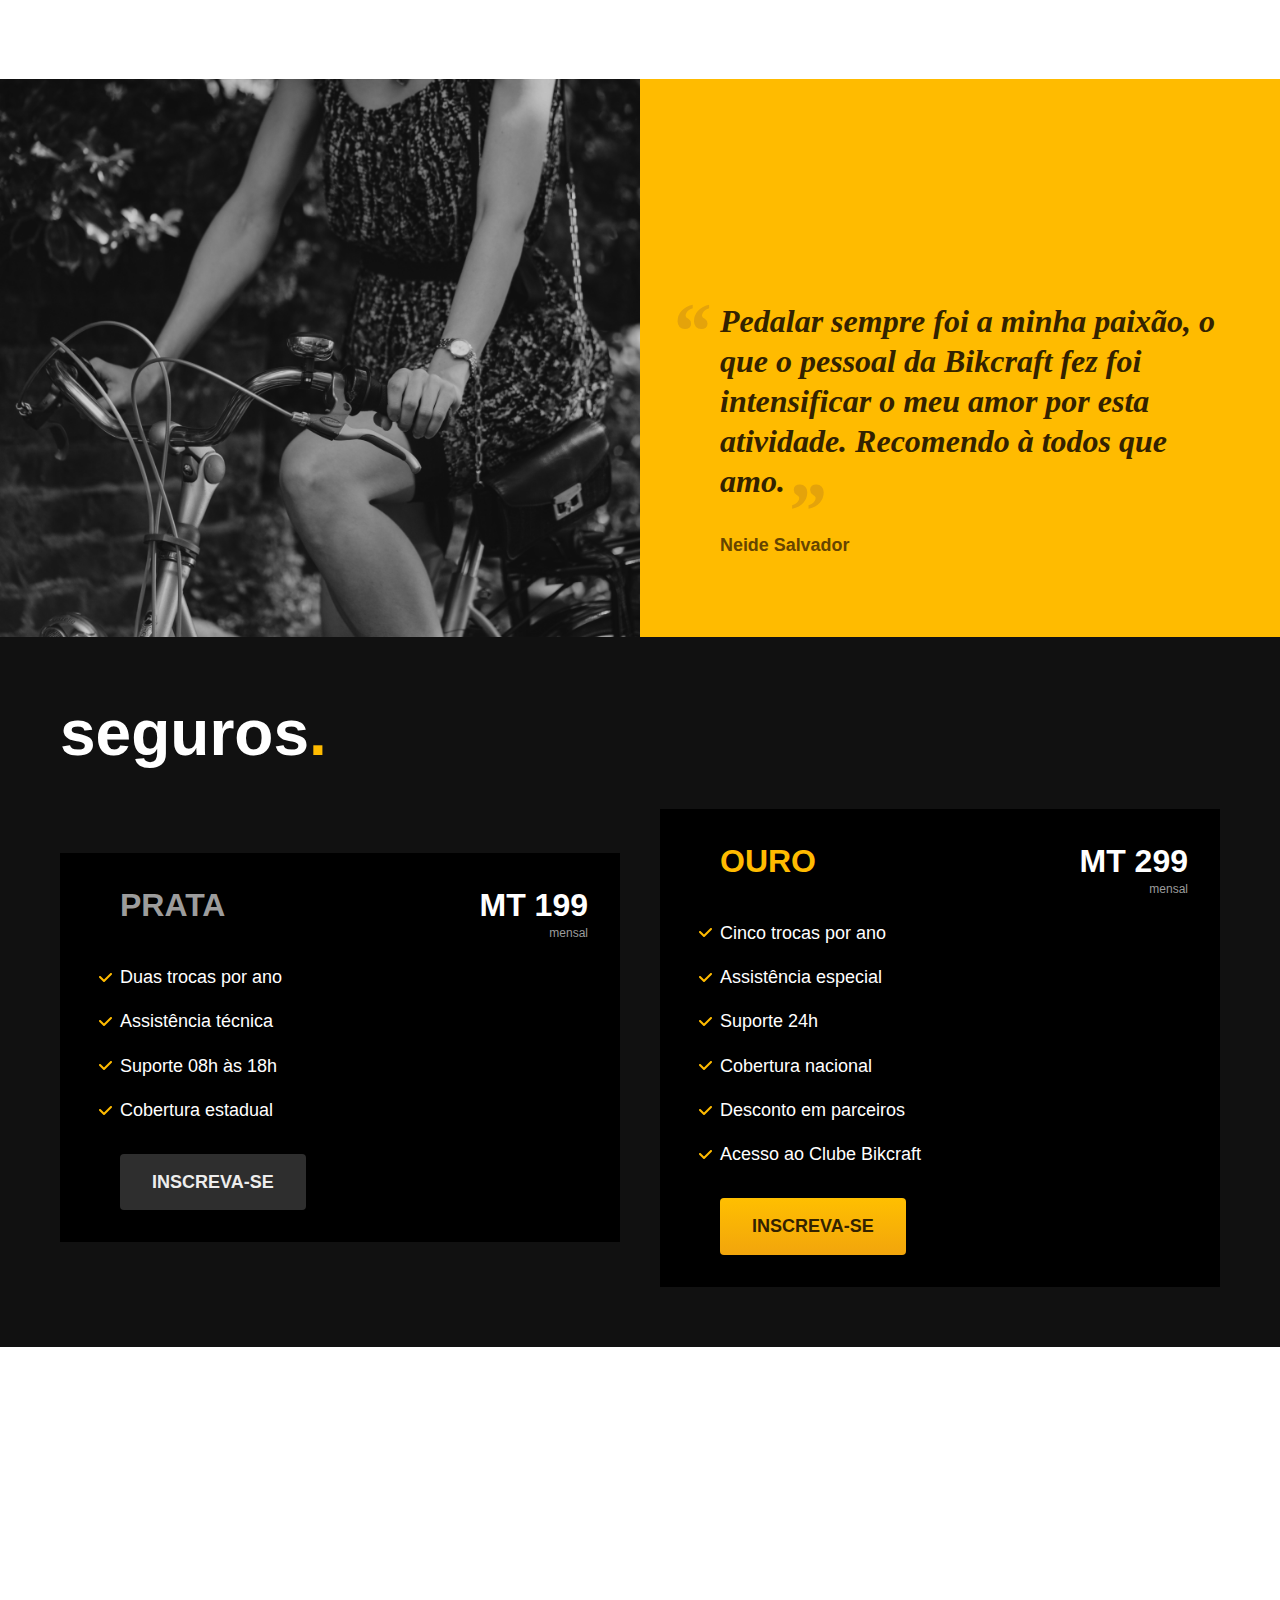
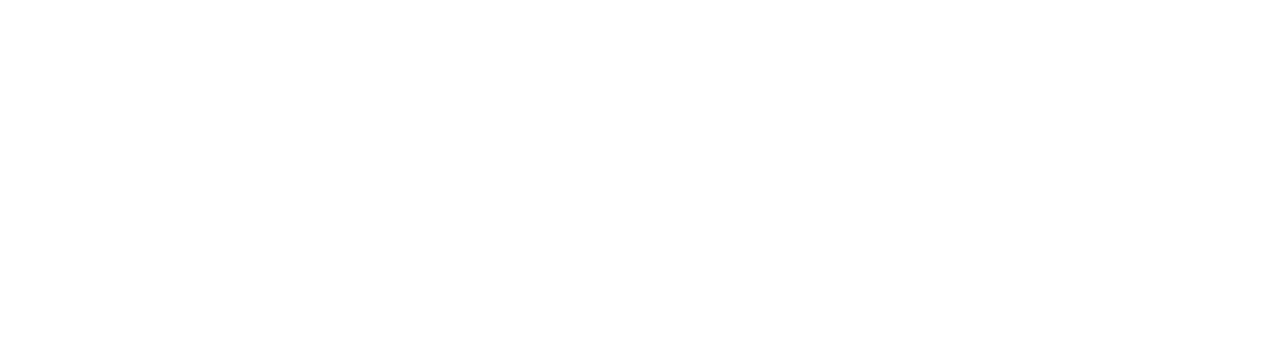
==== commit a910c484: "Planos da Bikcraft" ====
--- a/index.html
+++ b/index.html
@@ -126,6 +126,39 @@
 
   </section>
   
+  <article class="seguros-bg">
+    <div class="seguros container">
+        <h2 class="font-1-xxl cor-0">seguros<span class="cor-p1">.</span></h2>
+      
+      <div class="seguros-item">
+        <h3 class="font-1-xl cor-6">PRATA</h3>
+        <span class="font-1-xl cor-0">MT 199 <span class="font-1-xs cor-6">mensal</span></span>
+        <ul class="font-2-m cor-0">
+          <li>Duas trocas por ano</li>
+          <li>Assistência técnica</li>
+          <li>Suporte 08h às 18h</li>
+          <li>Cobertura estadual</li>
+        </ul>
+        <a class="botao secundario" href="./orcamento.html">Inscreva-se</a>
+      </div>
+
+      <div class="seguros-item">
+        <h3 class="font-1-xl cor-p1">OURO</h3>
+        <span class="font-1-xl cor-0">MT 299 <span class="font-1-xs cor-6">mensal</span></span>
+        <ul class="font-2-m cor-0">
+          <li>Cinco trocas por ano</li>
+          <li>Assistência especial</li>
+          <li>Suporte 24h</li>
+          <li>Cobertura nacional</li>
+          <li>Desconto em parceiros</li>
+          <li>Acesso ao Clube Bikcraft</li>
+        </ul>
+        <a class="botao" href="./orcamento.html">Inscreva-se</a>
+      </div>
+    </div>
+  </article>
+
+
 </body>
 
 </html>--- a/css/estilo.css
+++ b/css/estilo.css
@@ -16,6 +16,9 @@
 /* Bicicletas*/
 @import "./bicicletas/bicicleta-lista.css";
 
+/* seguros*/
+@import "./seguros/seguros.css";
 
 
 
+
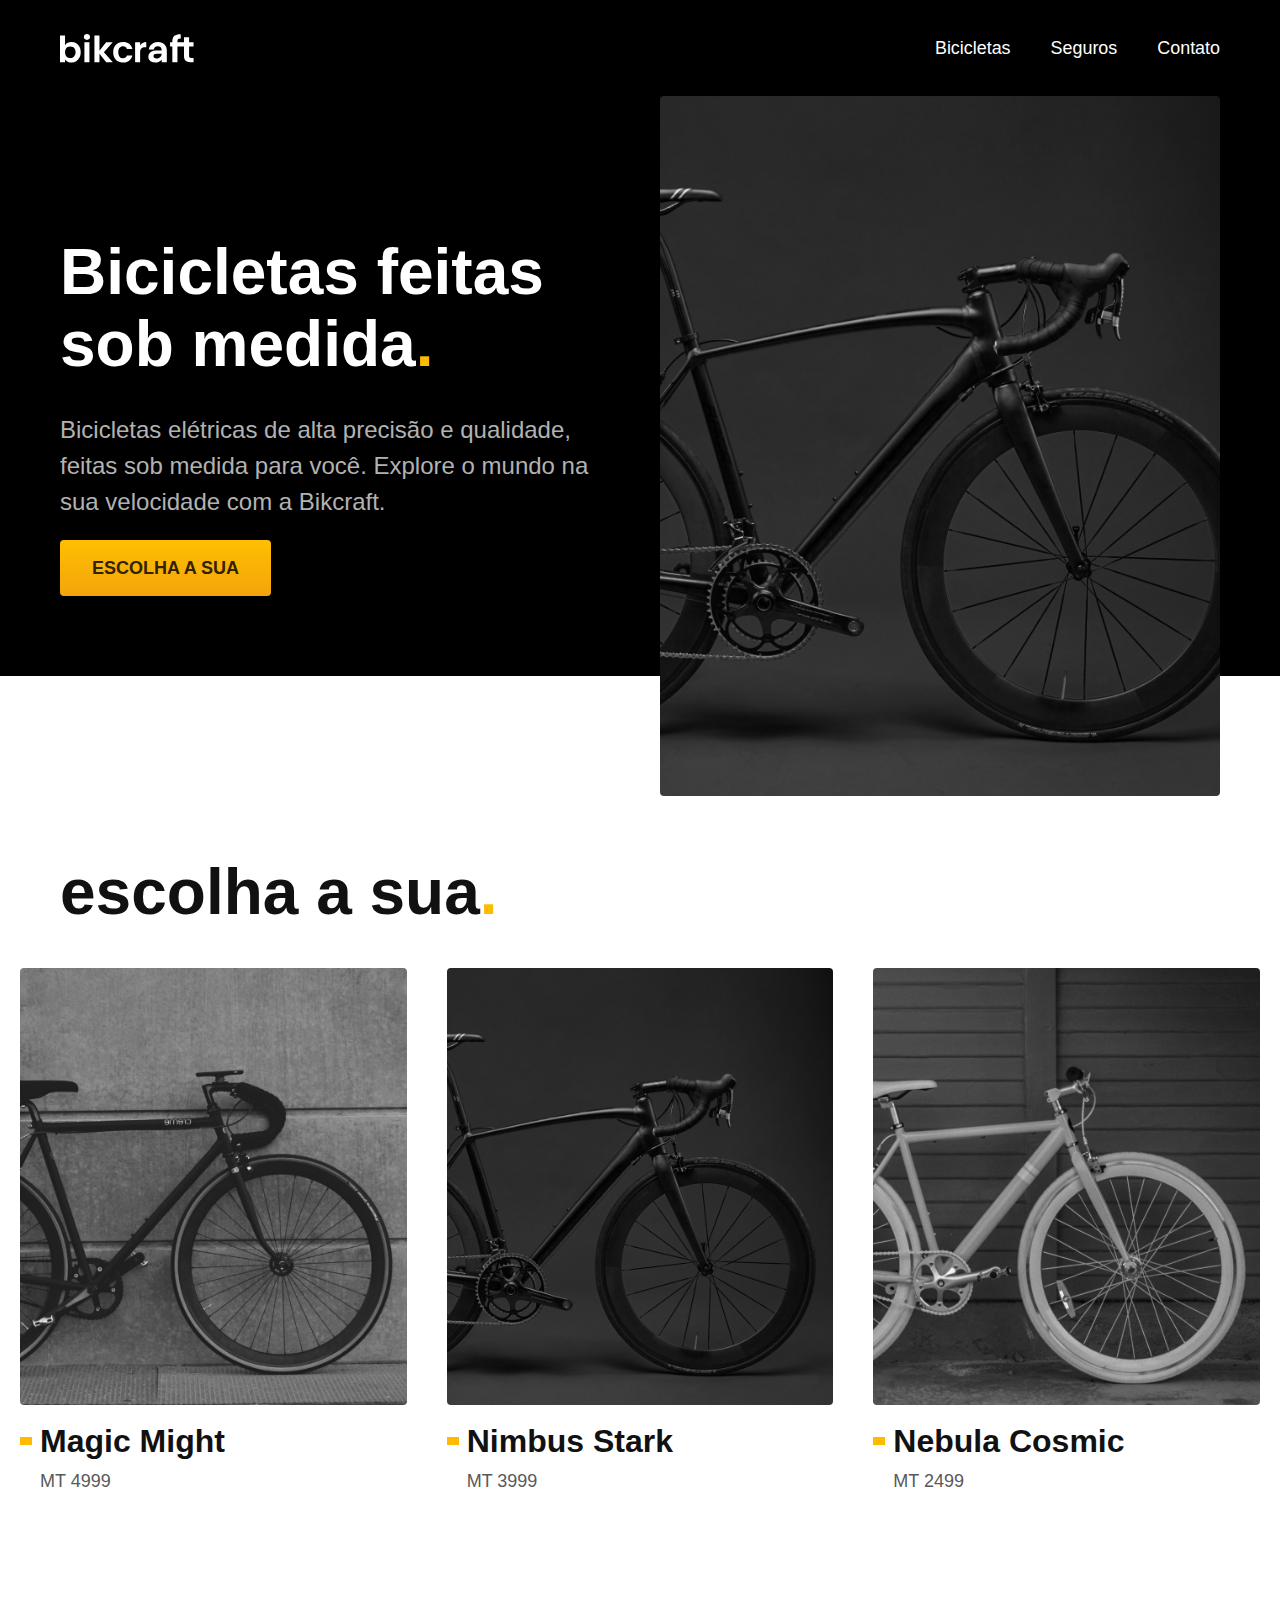
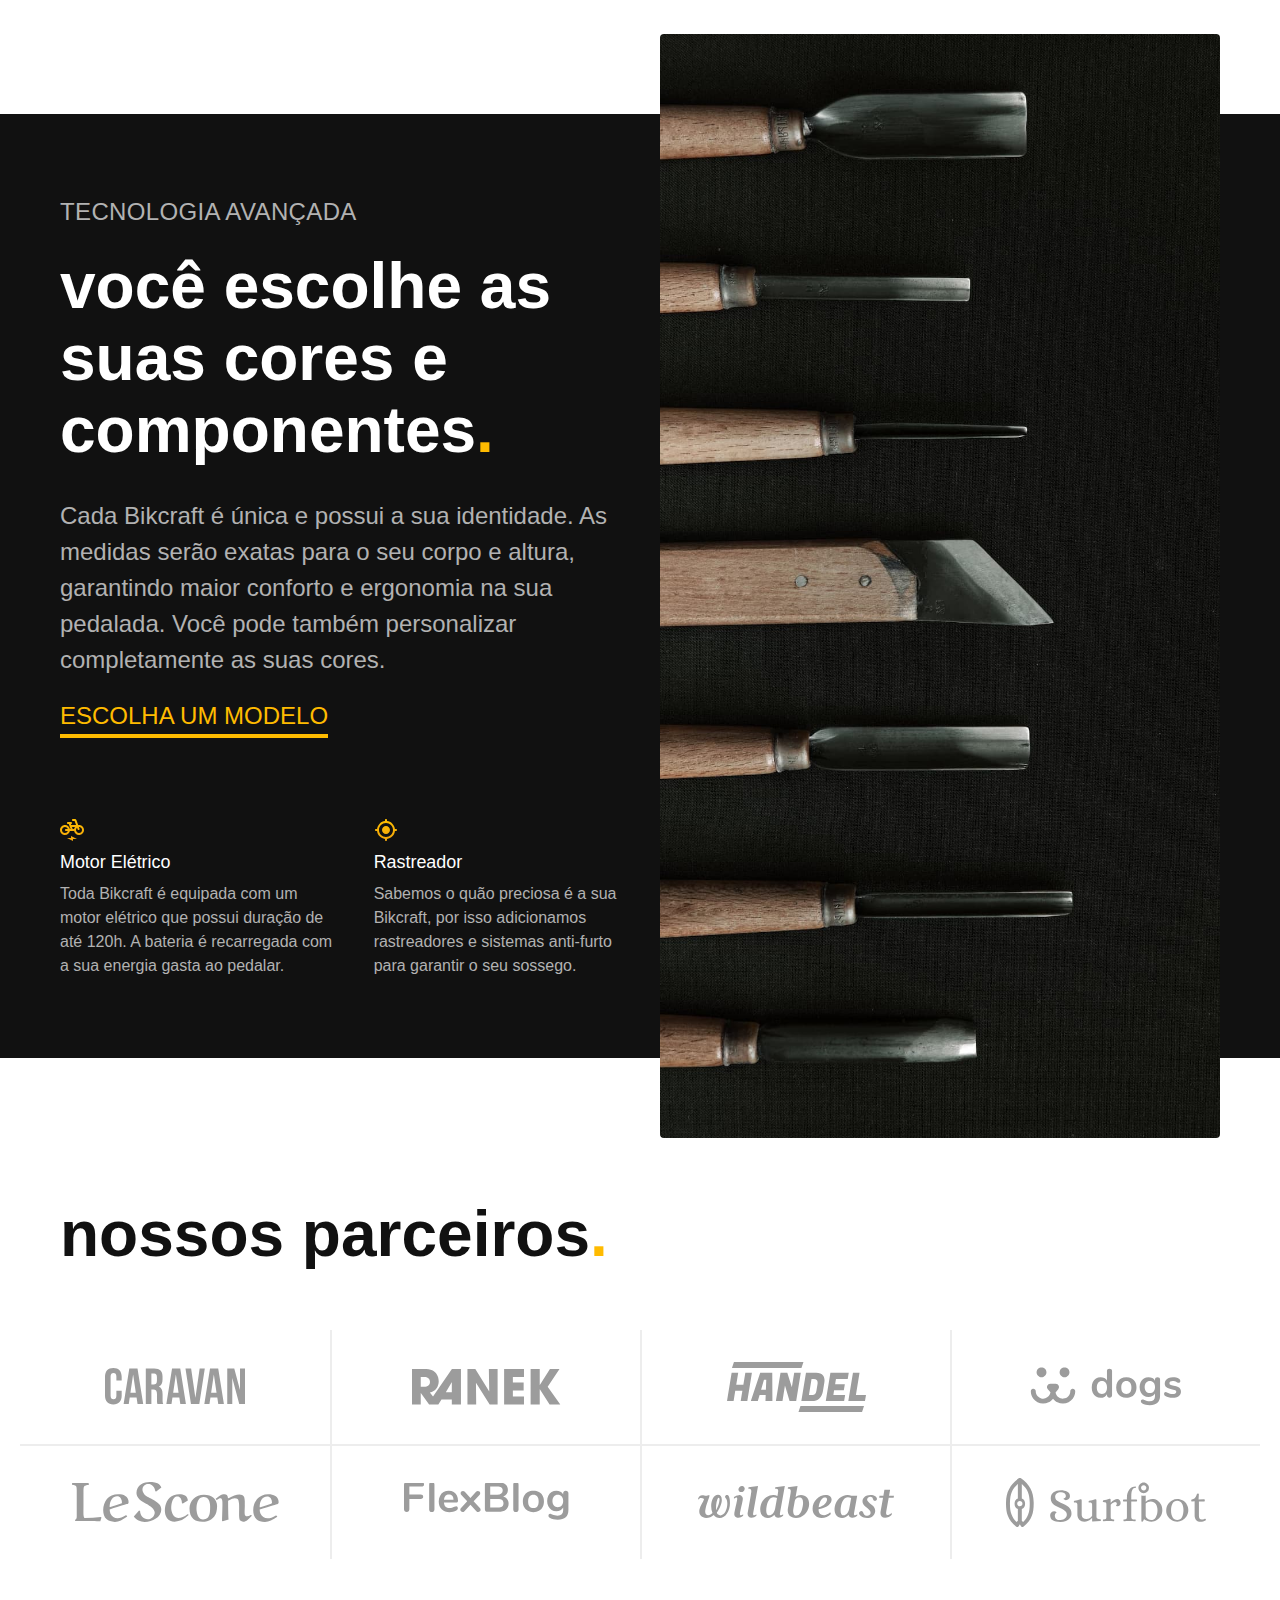
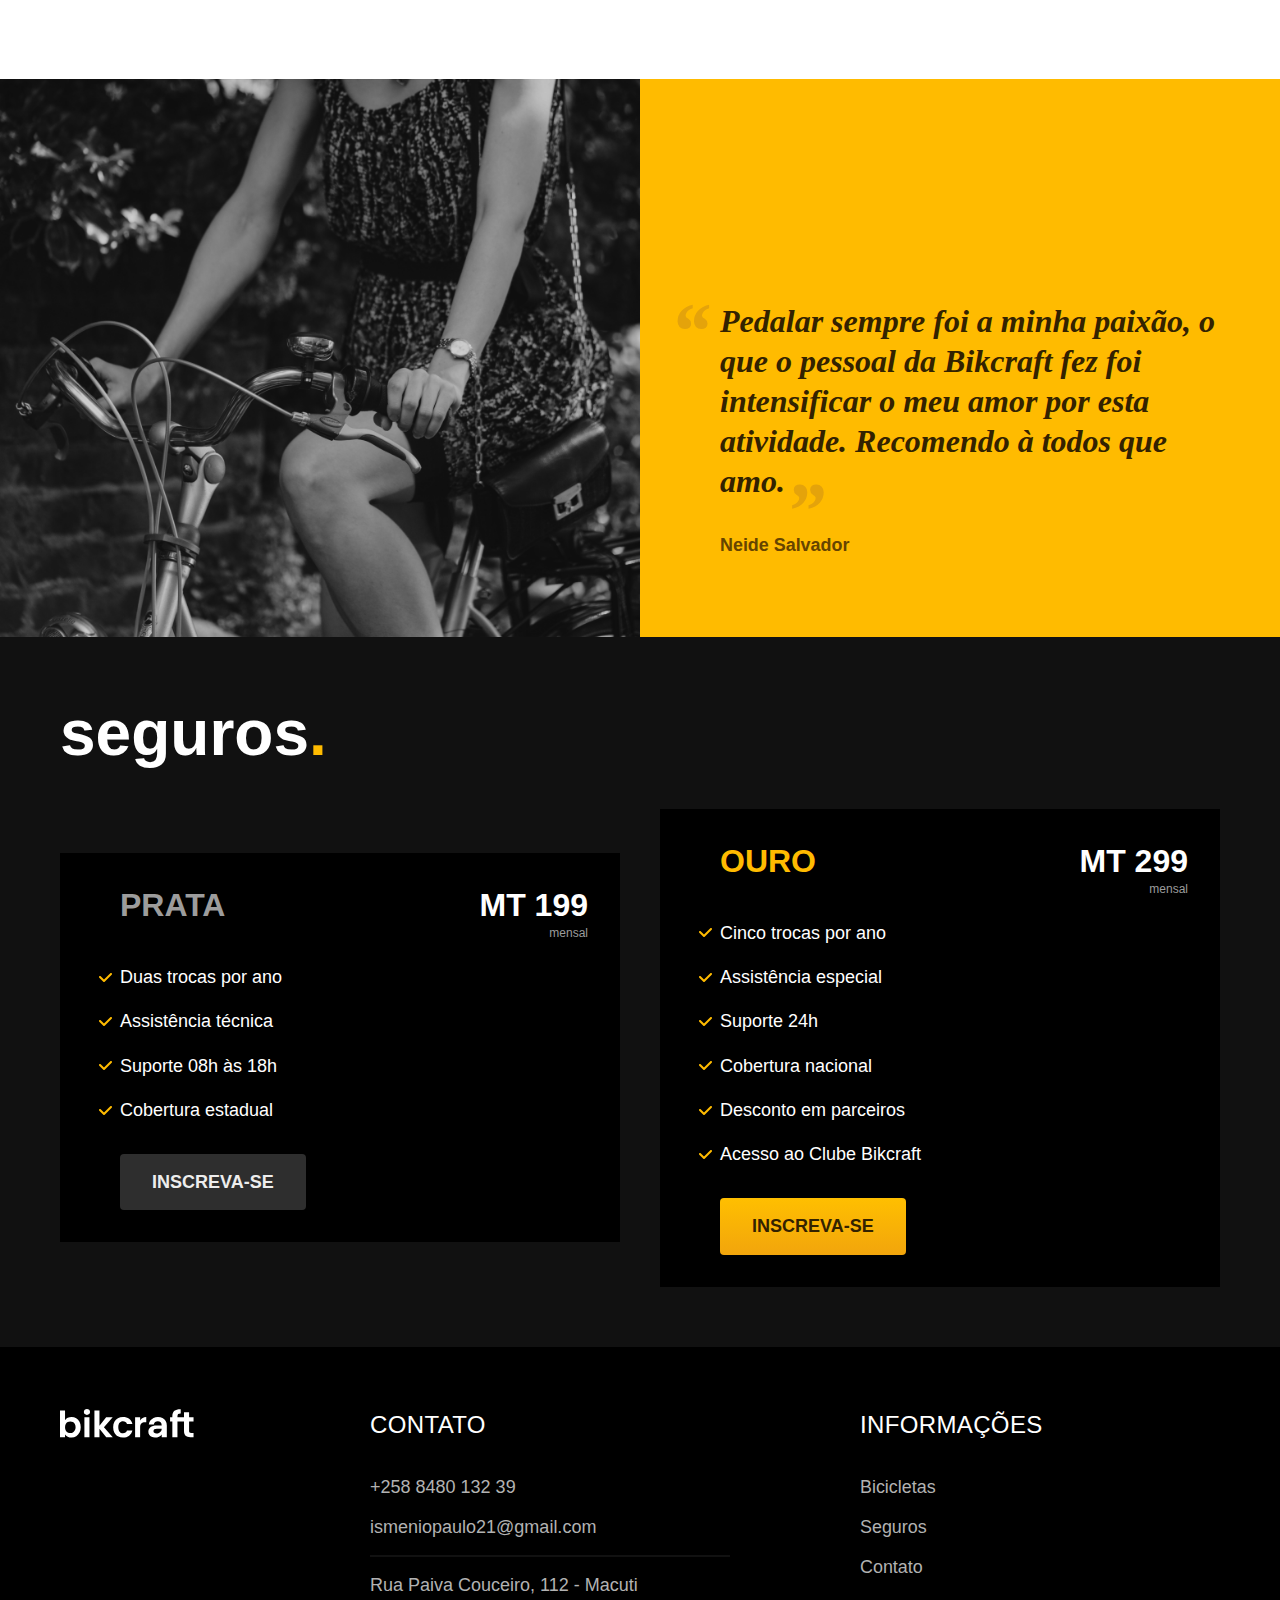
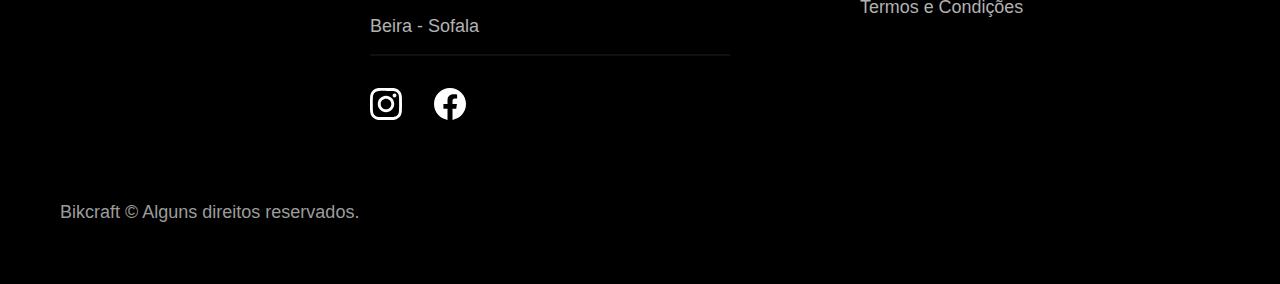
==== commit 849bd2ee: "Terminado  a primeira pagina do site totalmente responsiva" ====
--- a/index.html
+++ b/index.html
@@ -16,8 +16,10 @@
 </head>
 
 <body>
-  <header class="header-bg">  <!--O bg significa background-->
-    <div class="header container"> <!-- Para segurar o conteudo -->
+  <header class="header-bg">
+    <!--O bg significa background-->
+    <div class="header container">
+      <!-- Para segurar o conteudo -->
       <a href="./">
         <img src="./img/bikcraft.svg" alt="Bikcraft">
       </a>
@@ -34,14 +36,15 @@
 
   <main class="introducao-bg">
     <div class="introducao container">
-        <div class="introducao-conteudo"> <!--Para segurar o conteudo e imagem ficar do outro lado sem precisar de muuito css-->
-          <h1 class="font-1-xxl cor-0">Bicicletas feitas sob medida<span class="cor-p1">.</span></h1>
-          <p class="font-2-l cor-5">Bicicletas elétricas de alta precisão e qualidade, feitas sob medida para você. Explore o mundo na sua velocidade com a Bikcraft.</p>
-          <a class="botao" href="./bicicletas.html">Escolha a sua</a>
-        </div>
-        <div>
-          <img src="./img/fotos/introducao.jpg" alt="Bicicleta eletrica preta">
-        </div>
+      <div class="introducao-conteudo">
+        <!--Para segurar o conteudo e imagem ficar do outro lado sem precisar de muuito css-->
+        <h1 class="font-1-xxl cor-0">Bicicletas feitas sob medida<span class="cor-p1">.</span></h1>
+        <p class="font-2-l cor-5">Bicicletas elétricas de alta precisão e qualidade, feitas sob medida para você. Explore o mundo na sua velocidade com a Bikcraft.</p>
+        <a class="botao" href="./bicicletas.html">Escolha a sua</a>
+      </div>
+      <div>
+        <img src="./img/fotos/introducao.jpg" alt="Bicicleta eletrica preta">
+      </div>
     </div>
   </main>
 
@@ -53,20 +56,21 @@
         <a href="./bicicletas/magic.html">
           <img src="./img/bicicletas/magic-home.jpg" alt="Bicicleta preta">
           <h3 class="font-1-xl">Magic Might</h3>
-          <span class="font-2-m cor-8" >MT 4999</span>
+          <span class="font-2-m cor-8">MT 4999</span>
         </a>
       </li>
       <li>
         <a href="./bicicletas/nimbus.html">
           <img src="./img/bicicletas/Nimbus-home.jpg" alt="Bicicleta preta">
           <h3 class="font-1-xl">Nimbus Stark</h3>
-          <span class="font-2-m cor-8" >MT 3999</span>
+          <span class="font-2-m cor-8">MT 3999</span>
         </a>
-      </li><li>
+      </li>
+      <li>
         <a href="./bicicletas/Nebula-home">
           <img src="./img/bicicletas/Nebula-home.jpg" alt="Bicicleta preta">
           <h3 class="font-1-xl">Nebula Cosmic</h3>
-          <span class="font-2-m cor-8" >MT 2499</span>
+          <span class="font-2-m cor-8">MT 2499</span>
         </a>
       </li>
     </ul>
@@ -95,12 +99,12 @@
       <div class="tecnologia-imagem">
         <img src="./img/fotos/tecnologia.jpg" alt="">
       </div>
-    </div> 
+    </div>
   </article>
 
   <section class="parceiros" aria-label="Nossos parceiros">
     <h2 class="container font-1-xxl">nossos parceiros<span class="cor-p1">.</span></h2>
- 
+
     <ul>
       <li><img src="./img/parceiros/caravan.svg" alt="caravan"></li>
       <li><img src="./img/parceiros/ranek.svg" alt="ranek"></li>
@@ -125,11 +129,11 @@
     </div>
 
   </section>
-  
+
   <article class="seguros-bg">
     <div class="seguros container">
-        <h2 class="font-1-xxl cor-0">seguros<span class="cor-p1">.</span></h2>
-      
+      <h2 class="font-1-xxl cor-0">seguros<span class="cor-p1">.</span></h2>
+
       <div class="seguros-item">
         <h3 class="font-1-xl cor-6">PRATA</h3>
         <span class="font-1-xl cor-0">MT 199 <span class="font-1-xs cor-6">mensal</span></span>
@@ -158,6 +162,41 @@
     </div>
   </article>
 
+  <footer class="footer-bg">
+    <div class="footer container">
+      <img src="./img/bikcraft.svg" alt="Bikcraft">
+
+      <div class="footer-contato">
+        <h3 class="font-2-l-b cor-0">Contato</h3>
+        <ul class="font-2-m cor-5">
+          <li><a href="tel:+258848013239">+258 8480 132 39</a></li>
+          <li><a href="mailto:ismeniopaulo21@gmail.com">ismeniopaulo21@gmail.com</a></li>
+          <li>Rua Paiva Couceiro, 112 - Macuti</li>
+          <li>Beira - Sofala</li>
+        </ul>
+        <div class="footer-redes">
+          <a href="./">
+            <img src="./img/redes/instagram.svg" alt="Instagram">
+          </a>
+          <a href="./">
+            <img src="./img/redes/facebook.svg" alt="Facebook">
+          </a>
+        </div>
+      </div>
+      <div class="footer-info">
+        <h3 class="font-2-l-b cor-0">Informações</h3>
+        <nav>
+          <ul class="font-1-m cor-5">
+            <li><a href="./bicicletas.html">Bicicletas</a></li>
+            <li><a href="./seguros.html">Seguros</a></li>
+            <li><a href="./contato.html">Contato</a></li>
+            <li><a href="./termos.html">Termos e Condições</a></li>
+          </ul>
+        </nav>
+      </div>
+      <p class="footer-copy font-2-m cor-6">Bikcraft © Alguns direitos reservados.</p>
+    </div>
+  </footer>
 
 </body>
 
--- a/css/estilo.css
+++ b/css/estilo.css
@@ -19,6 +19,9 @@
 /* seguros*/
 @import "./seguros/seguros.css";
 
+/* Footer */
+@import "./global/footer.css";
 
 
 
+
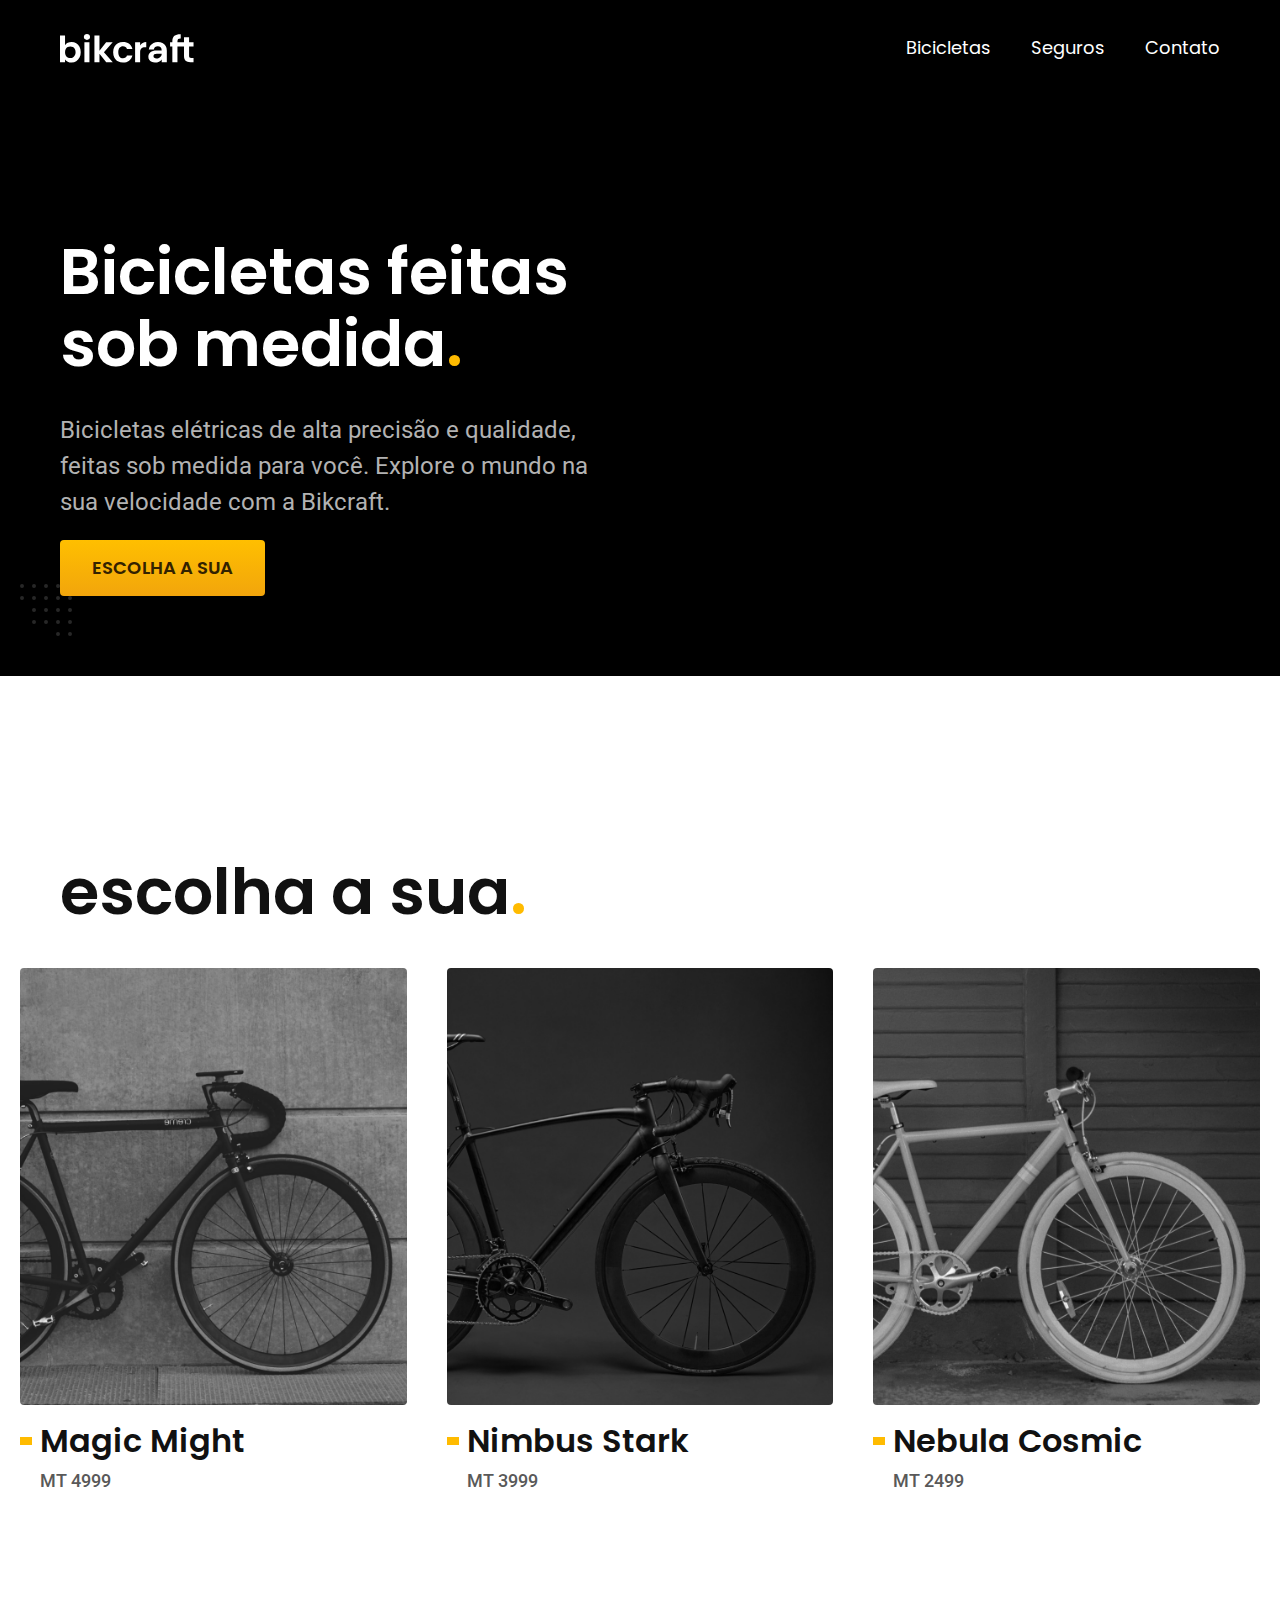
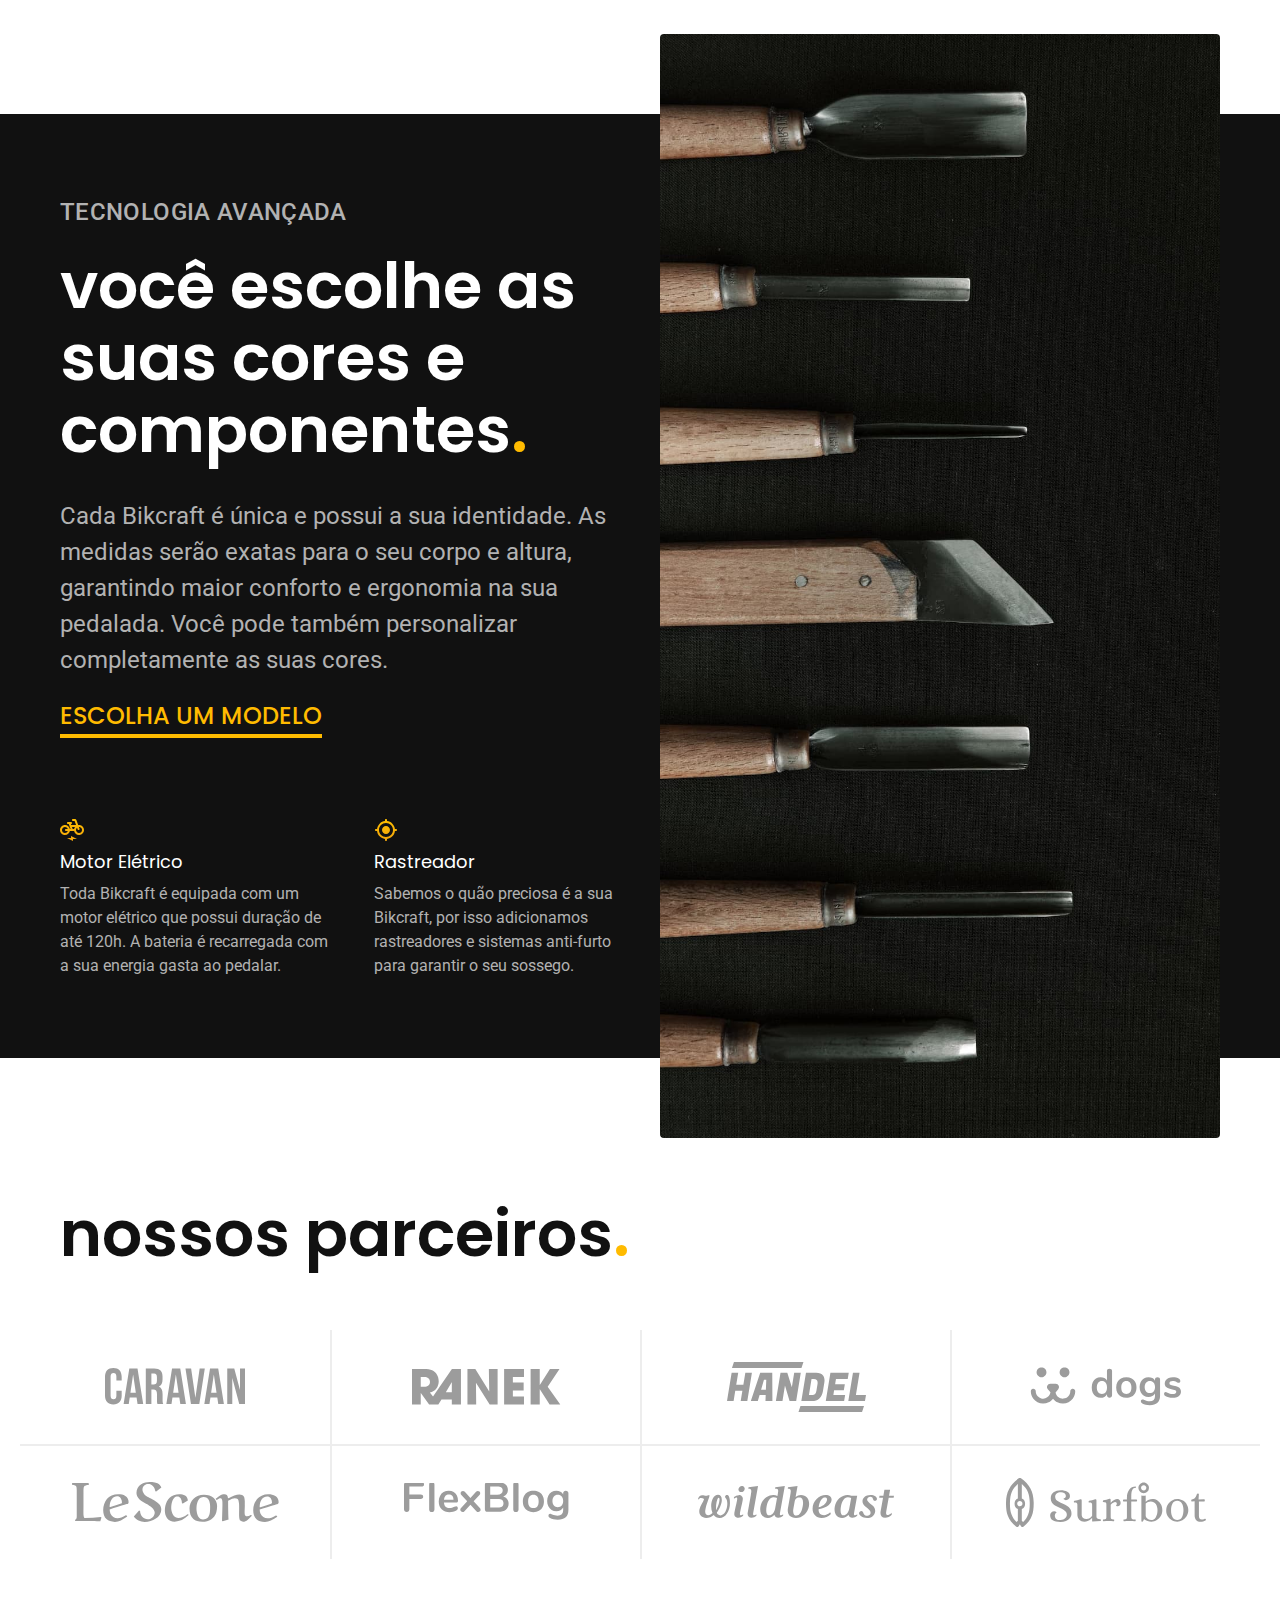
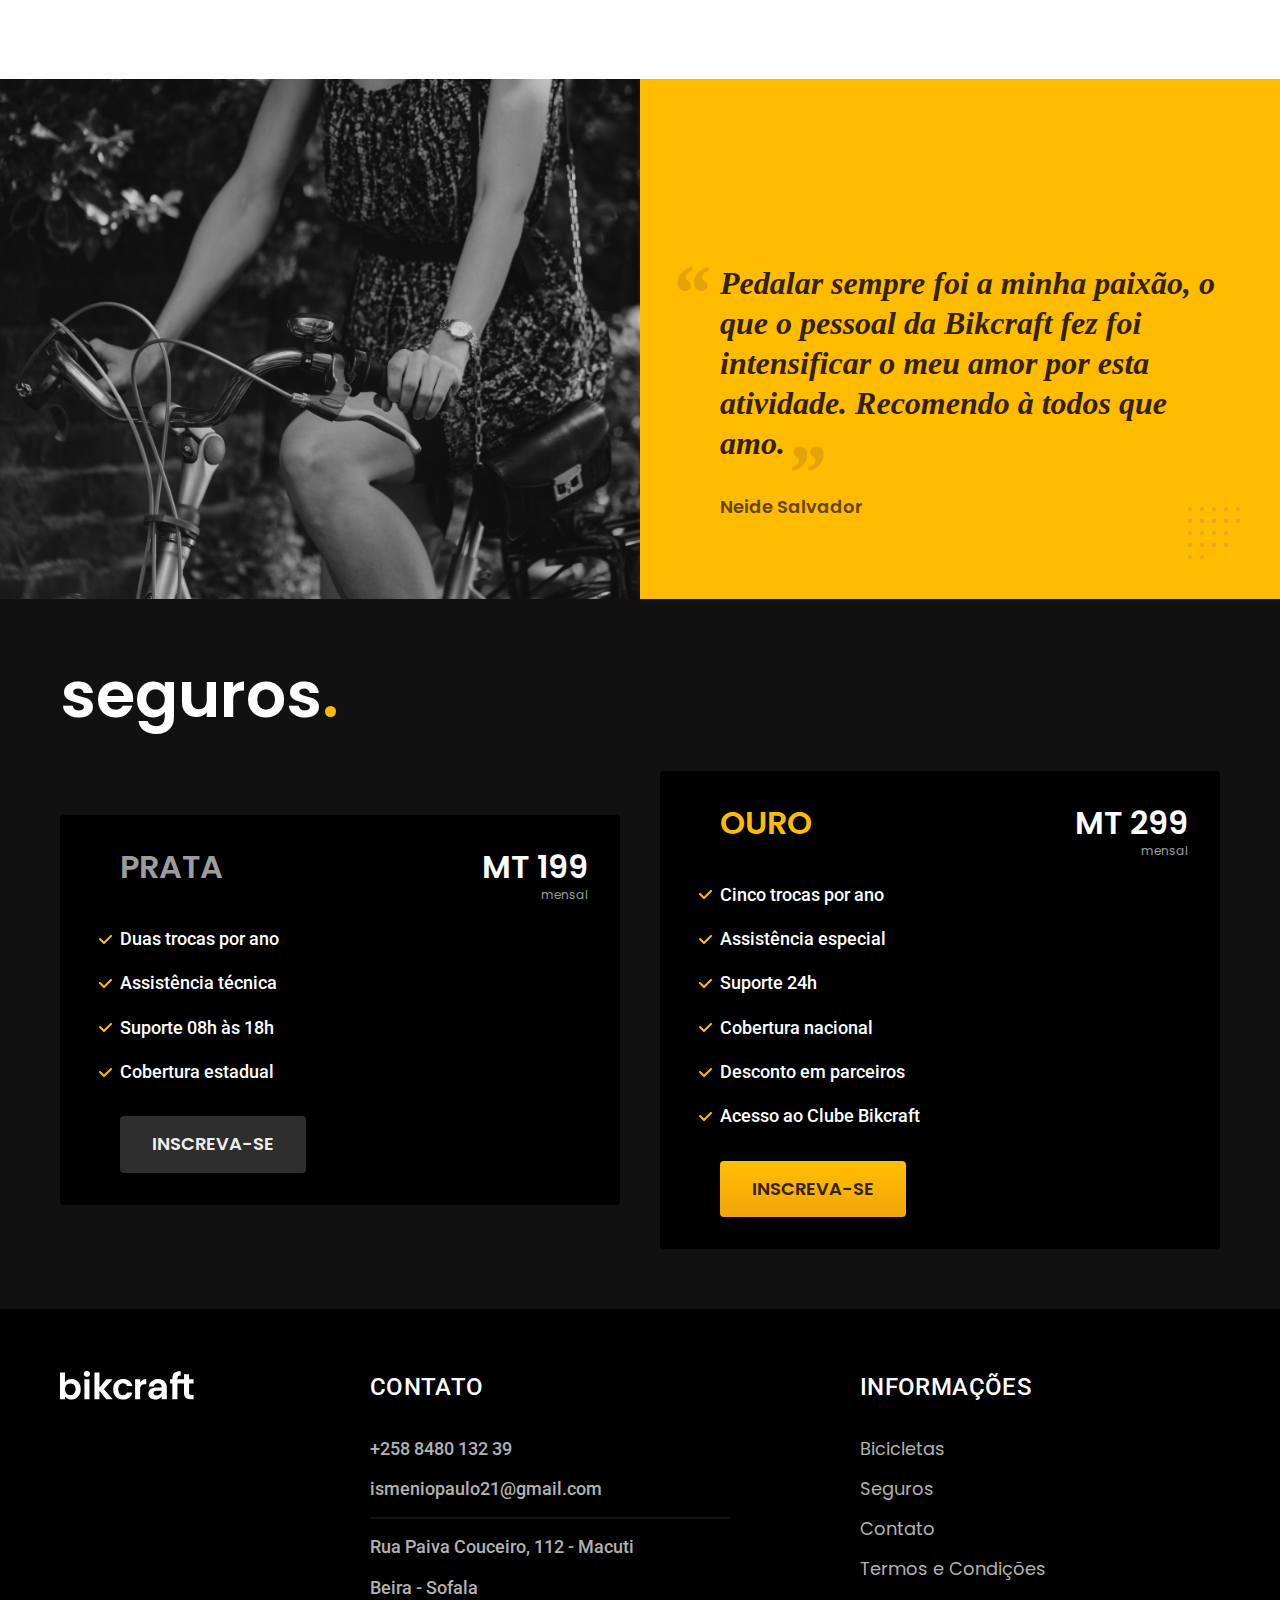
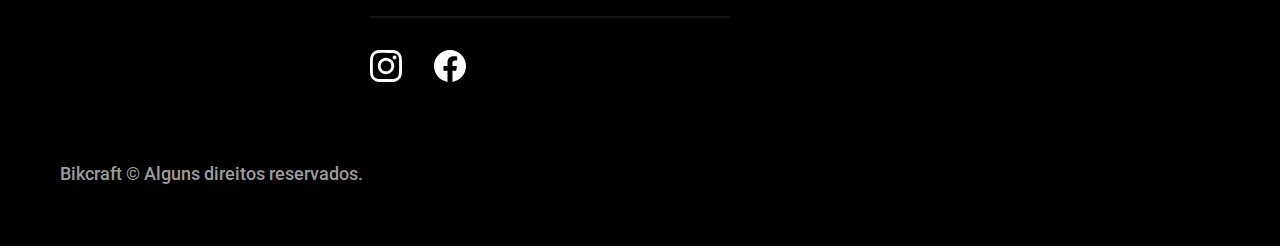
==== commit d05a0bae: "Site Bikcraft otimizado para producao" ====
--- a/index.html
+++ b/index.html
@@ -8,11 +8,18 @@
   <title>Bikcraft - Bicicletas Eléctricas</title>
   <meta name="description" content="Bicicletas elétricas de alta precisão e qualidade, feitas sob medida para você. Explore o mundo na sua velocidade com a Bikcraft.">
 
-  <link rel="stylesheet" href="./css/estilo.css">
-
-  <!-- <link rel="preconnect" href="https://fonts.googleapis.com">
+  <link rel="icon" href="./favicon.svg" type="image/svg+xml">
+  <link rel="preload" href="./css/estilo.min.css" as="style"> <!-- Antes que ele caregue qualquer coisa deve carregar esse css  -->
+  <link rel="stylesheet" href="./css/estilo.min.css">
+
+  <link rel="preconnect" href="https://fonts.googleapis.com">
   <link rel="preconnect" href="https://fonts.gstatic.com" crossorigin>
-  <link href="https://fonts.googleapis.com/css2?family=Poppins:wght@400;600&family=Roboto:wght@400;500&display=swap" rel="stylesheet"> -->
+  <link href="https://fonts.googleapis.com/css2?family=Poppins:wght@400;600&family=Roboto:wght@400;500&display=swap" rel="stylesheet">
+
+
+  <script>
+    document.documentElement.classList.add('js')
+  </script>
 </head>
 
 <body>
@@ -21,7 +28,7 @@
     <div class="header container">
       <!-- Para segurar o conteudo -->
       <a href="./">
-        <img src="./img/bikcraft.svg" alt="Bikcraft">
+        <img src="./img/bikcraft.svg" width="136" height="32" alt="Bikcraft">
       </a>
 
       <nav aria-label="primaria">
@@ -38,13 +45,15 @@
     <div class="introducao container">
       <div class="introducao-conteudo">
         <!--Para segurar o conteudo e imagem ficar do outro lado sem precisar de muuito css-->
-        <h1 class="font-1-xxl cor-0">Bicicletas feitas sob medida<span class="cor-p1">.</span></h1>
-        <p class="font-2-l cor-5">Bicicletas elétricas de alta precisão e qualidade, feitas sob medida para você. Explore o mundo na sua velocidade com a Bikcraft.</p>
-        <a class="botao" href="./bicicletas.html">Escolha a sua</a>
-      </div>
-      <div>
+        <h1 class="font-1-xxl cor-0 fadeInDown" data-anime="200">Bicicletas feitas sob medida<span class="cor-p1">.</span></h1>
+        <p class="font-2-l cor-5 fadeInDown" data-anime="400" data-clipboard-text="Bicicletas elétricas de alta precisão e qualidade, feitas sob medida para você. Explore o mundo na sua velocidade com a Bikcraft.">Bicicletas elétricas de alta precisão e qualidade, feitas sob medida para você. Explore o mundo na sua velocidade com a Bikcraft.</p>
+        <a class="botao" href="./bicicletas.html" data-anime="600">Escolha a sua</a>
+      </div>
+      <picture data-anime="800" class="fadeInLeft">
+        <source media="(max-width: 800px)" srcset="./img/bicicletas/nimbus.jpg">
         <img src="./img/fotos/introducao.jpg" alt="Bicicleta eletrica preta">
-      </div>
+      </picture>
+
     </div>
   </main>
 
@@ -67,7 +76,7 @@
         </a>
       </li>
       <li>
-        <a href="./bicicletas/Nebula-home">
+        <a href="./bicicletas/nebula.html">
           <img src="./img/bicicletas/Nebula-home.jpg" alt="Bicicleta preta">
           <h3 class="font-1-xl">Nebula Cosmic</h3>
           <span class="font-2-m cor-8">MT 2499</span>
@@ -198,6 +207,10 @@
     </div>
   </footer>
 
+
+  <script src="./js/plugins/simple-anime.js"></script>
+  <script src="./js/plugins/clipboard.min.js"></script>
+  <script src="./js/script.js"></script>
 </body>
 
 </html>--- a/css/estilo.min.css
+++ b/css/estilo.min.css
@@ -0,0 +1 @@
+body{font-family:Arial,Helvetica,sans-serif;margin:0;color:#111}blockquote,dd,h1,h2,h3,h4 ul,p{margin:0}ul{margin:0;padding:0;list-style:none}a{text-decoration:none;color:inherit}img{max-width:100%;display:block}img[src$=".jpg"]{border-radius:4px}.font-1-xs{font:400 0.75rem/1.35 Poppins,sans-serif}.font-2-xs{font:400 0.875rem/1.43 Roboto,sans-serif}.font-1-s{font:400 1rem/1.5 Poppins,sans-serif}.font-2-s{font:400 1rem/1.5 Roboto,sans-serif}.font-1-m,.font-1-m-b{font:400 1.12rem/1.35 Poppins,sans-serif}.font-1-m-b{font-weight:600}.font-2-m{font:500 1.125rem/1.35 Roboto,sans-serif}.font-1-l{font:400 1.15rem/1.5 Poppins,sans-serif}.font-2-l,.font-2-l-b{font:400 1.5rem/1.5 Roboto,sans-serif}.font-2-l-b{font-weight:500;letter-spacing:.015em;text-transform:uppercase}.font-1-xl{font:600 2rem/1.25 Poppins,sans-serif}.font-2-xl{font:600 2rem/1.25 Roboto,sans-serif}.font-1-xxl{font-size:4rem;line-height:1.125;font-family:Poppins,sans-serif;font-weight:600}@media (max-width:1200px){.font-1-xxl{font-size:3rem}.font-2-l,.font-2-l-b{font-size:1.125rem}}@media (max-width:800px){.font-1-xxl{font-size:2rem}.font-1-xl,.font-2-xl-{font-size:1.5rem}}:root{--cor-0:#ffffff;--cor-1:#f7f7f7;--cor-2:#EDEDED;--cor-3:#DEDEDE;--cor-4:#CCCCCC;--cor-5:#B2B2B2;--cor-6:#9C9C9C;--cor-7:#717171;--cor-8:#595959;--cor-9:#404040;--cor-10:#2e2e2e;--cor-11:#111111;--cor-12:#000000;--cor-p1:#FFBB00;--cor-p2:#E4A30B;--cor-p3:#A66F00;--cor-p4:#664400;--cor-p5:#332200}.cor-0{color:var(--cor-0)}.cor-1{color:var(--cor-1)}.cor-2{color:var(--cor-2)}.cor-3{color:var(--cor-3)}.cor-4{color:var(--cor-4)}.cor-5{color:var(--cor-5)}.cor-6{color:var(--cor-6)}.cor-7{color:var(--cor-7)}.cor-8{color:var(--cor-8)}.cor-9{color:var(--cor-9)}.cor-10{color:var(--cor-10)}.cor-11{color:var(--cor-11)}.cor-12{color:var(--cor-12)}.cor-p1{color:var(--cor-p1)}.cor-p2{color:var(--cor-p2)}.cor-p3{color:var(--cor-p3)}.cor-p4{color:var(--cor-p4)}.cor-p5{color:var(--cor-p5)}.js .fadeInDown{transform:translate3d(0,-20px,0)}.js .fadeInUp{transform:translate3d(0,20px,0)}.js .fadeInRight{transform:translate3d(20px,0,0)}.js .fadeInLeft{transform:translate3d(-20px,0,0)}.js [data-anime]{opacity:0}.js .anime{opacity:1;transform:none;transition:transform .8s,opacity .8s}.header-bg{background-color:var(--cor-12)}.header{display:flex;flex-wrap:wrap;gap:20px;justify-content:space-between;align-items:center;padding-top:20px;padding-bottom:20px}.header-menu{display:flex;flex-wrap:wrap;gap:40px}.header-menu a{display:inline-block;padding:16px 0;position:relative}.header-menu a::after{content:"";display:block;height:2px;width:0;background-color:var(--cor-0);margin-top:4px;transition:.3s;position:absolute}.header-menu a.ativo::after,.header-menu a:hover::after{width:100%}@media (max-width:800px){.header-menu{gap:20px}.header-menu a{background-color:var(--cor-11);padding:12px 16px;border-radius:4px}.header-menu a:hover{background:var(--cor-10)}.header a::after{display:none}}@media (max-width:500px){.header-menu{gap:12px}.header-menu a{padding:8px 12px;font-size:14px}}.container{box-sizing:border-box;max-width:1200px;padding-left:20px;padding-right:20px;margin-left:auto;margin-right:auto}.botao{display:inline-block;padding:16px 32px;background:linear-gradient(#ffbf00,#f2a50c);border-radius:4px;box-shadow:0 1px 2px rgba(0,0,0,.1);text-transform:uppercase;color:var(--cor-p5);font:600 1.125rem/1.35 Poppins,sans-serif;max-width:max-content;border:none;cursor:pointer}.botao.secundario{background:var(--cor-10);color:var(--cor-2)}.botao.secundario:hover{background:var(--cor-9)}.botao.seta{display:flex;align-items:center}.botao.seta::after{content:"";display:inline-block;width:18px;height:10px;margin-left:12px;background:url("../img/icones/seta.svg");transition:transform .2s}.botao.seta:hover::after{transform:translateX(4px)}.botao:hover{background:linear-gradient(#ffb60d,#e59317)}@media (max-width:700px){.botao{padding:12px 16px;font-size:1rem}}.link{display:inline-block;color:var(--cor-p1);font:500 1.5rem/1.5 Poppins,sans-serif;text-transform:uppercase}.link::after{content:"";display:block;width:100%;height:4px;background-color:currentColor}.link:hover{color:var(--cor-0)}.titulo-bg{background-color:var(--cor-11);padding-top:60px;padding-bottom:60px}.titulo{background:url("../img/dec/top-right.svg") no-repeat top right 20px}.titulo p{margin-bottom:4px}@media (max-width:800px){.titulo-bg{padding-top:40px;padding-bottom:40px}.titulo p{font-size:1rem;text-transform:lowercase;font-weight:400}}.form{display:grid;grid-template-columns:1fr 1fr;gap:20px}.form label{display:block;font:600px 1rem/1.5 Poppins,sans-serif;margin-bottom:4px}.form .col-2{grid-column:span 2}.form input[type=email],.form input[type=text],.form textarea{font:400 1rem/1.5 Roboto,sans-serif;background:var(--cor-1);border:1px solid var(--cor-2);padding:12px;border-radius:4px;width:100%;box-sizing:border-box}.form input[type=email]:focus,.form input[type=text]:focus,.form textarea:focus{outline:0;border-color:var(--cor-p1);background:var(--cor-0);box-shadow:0 0 0 2px #fea}@media (max-width:600px){.form{grid-template-columns:1fr}.form .col-2{grid-column:1}}.introducao-bg{background:var(--cor-12) url("../img/dec/bottom-left.svg") no-repeat bottom 160px left 20px;box-shadow:inset 0 -120px var(--cor-0)}.introducao{display:grid;grid-template-columns:1fr 1fr;gap:0 40px}.introducao-conteudo{align-self:end;padding-bottom:200px}.introducao img{width:100%;height:100%;object-fit:cover;border-radius:4px}.introducao h1{margin-bottom:32px}.introducao p{margin-bottom:20px}@media (max-width:800px){.introducao-bg{padding-top:40px;background:var(--cor-11);box-shadow:inset 0 -60px var(--cor-0)}.introducao{grid-template-columns:1fr;gap:32px}.introducao-conteudo{padding-bottom:0}.introducao h1{margin-bottom:16px}.introducao img{height:300px;width:100%}}.tecnologia-bg{background-color:var(--cor-11);box-shadow:inset 0 80px var(--cor-0),inset 0 -80px var(--cor-0)}.tecnologia{display:grid;grid-template-columns:1fr 1fr;gap:40px}.tecnologia-imagem img{width:100%;height:100%;object-fit:cover;object-position:left}.tecnologia-conteudo{padding-top:160px;padding-bottom:160px}.tecnologia-conteudo>span{display:block;margin-bottom:20px}.tecnologia-conteudo h2{margin-bottom:32px}.tecnologia-conteudo>p{margin-bottom:20px}.tecnologia a{margin-bottom:80px}.tecnologia-vantagens{display:flex;gap:40px}.tecnologia-vantagens h3{margin-bottom:8px;width:max-content}.tecnologia-vantagens img{width:24px;margin-bottom:8px}@media (max-width:800px){.tecnologia-bg{box-shadow:initial}.tecnologia{grid-template-columns:1fr}.tecnologia-conteudo{padding-top:60px;padding-bottom:60px}.tecnologia-imagem{display:none}.tecnologia a{margin-bottom:60px}}@media (max-width:600px){.tecnologia-vantagens{flex-direction:column}}.parceiros{padding-top:60px;padding-bottom:120px}.parceiros h2{margin-bottom:60px}.parceiros ul{padding:0 20px;max-width:1400px;display:grid;grid-template-columns:repeat(4,1fr);margin:0 auto}.parceiros li{display:flex;padding:32px;border-left:2px solid var(--cor-2)}.parceiros li:first-child,.parceiros li:nth-child(5){border-left:none}.parceiros li:nth-child(n+5){border-top:2px solid var(--cor-2)}.parceiros img{margin:auto}@media (max-width:800px){.parceiros{padding-bottom:60px}.parceiros li{padding:20px}.parceiros h2{margin-bottom:20px}.parceiros ul{grid-template-columns:repeat(2,1fr)}.parceiros li:nth-child(n+3){border-top:2px solid var(--cor-2)}.parceiros li:nth-child(odd){border-left:none}}.depoimento{display:grid;grid-template-columns:1fr 1fr;background-color:var(--cor-p1);overflow:hidden}.depoimento img{width:100%;height:100%;object-fit:cover;border-radius:0}.depoimento-conteudo{padding:40px 40px 80px 80px;align-self:end;background:url("../img/dec/bottom-right.svg") no-repeat bottom 40px right 40px}.depoimento-conteudo p{max-width:32ch;font-family:Merriweather,serif;font-style:italic;font-weight:900;margin-bottom:32px;position:relative}.depoimento p::after,.depoimento p::before{font-size:5rem;color:var(--cor-p2);position:absolute}.depoimento p::before{content:'“';left:-50px;top:-20px}.depoimento p::after{content:'”'}@media (min-width:1200px){.depoimento img{max-height:520px}}@media (max-width:800px){.depoimento{grid-template-columns:1fr;text-align:center}.depoimento img{max-height:300px}.depoimento-conteudo{padding:40px 20px;justify-self:center}}.bicicletas-lista{padding-top:60px;padding-bottom:120px}.bicicletas-lista h2{margin-bottom:40px}.bicicletas-lista ul{display:flex;gap:40px;padding:0 20px 20px 20px;max-width:1400px;margin-left:auto;margin-right:auto;overflow-x:auto}#bicicleta .bicicletas-lista ul{padding:0 0 20px 0}.bicicletas-lista li{flex:1;min-width:280px}.bicicletas-lista a{display:block}.bicicletas-lista img{margin-bottom:16px}.bicicletas-lista h3{margin-bottom:8px;display:flex;align-items:center}.bicicletas-lista h3::before{content:"";display:inline-block;height:8px;width:12px;margin-right:8px;background-color:var(--cor-p1);transition:width .2s}.bicicletas-lista a:hover h3::before{width:24px}.bicicletas-lista li span{padding-left:20px}@media (max-width:800px){.bicicletas-lista{padding-bottom:60px}.bicicletas-lista ul{gap:20px}}.seguros-bg{background:var(--cor-11)}.seguros{padding-top:60px;padding-bottom:60px;display:grid;grid-template-columns:1fr 1fr;gap:40px;align-items:center}#seguros .seguros{padding-top:0}.seguros h2{grid-column:1/-1}.seguros-item{background-color:var(--cor-12);padding:32px 32px 32px 60px;display:grid;grid-template-columns:1fr auto;border-radius:4px}.seguros-item h3{margin-bottom:40px}.seguros-item span{grid-column:2;display:block;text-align:right}.seguros-item ul{grid-column:1/-1;margin-bottom:32px}.seguros-item li+li{margin-top:20px}.seguros-item li::before{content:"";display:inline-block;width:13px;height:9px;background-image:url("../img/icones/lista.svg");position:absolute;left:-21px}.seguros-item li{display:flex;align-items:center;position:relative}.seguros-item a{grid-column:1/-1}@media (max-width:800px){.seguros{grid-template-columns:1fr}}.vantagens-bg{background:var(--cor-12)}.vantagens{padding-top:120px;padding-bottom:120px}.vantagens h2{margin-bottom:60px}.vantagens ul{display:grid;grid-template-columns:repeat(auto-fit,minmax(280px,max-content));gap:40px 80px}.vantagens h3,.vantagens img{margin-bottom:8px}@media (max-width:800px){.vantagens-bg{padding-top:60px;padding-bottom:60px}.vantagens h2{margin-bottom:40px}.vantagens ul{gap:20px}}.perguntas{padding-top:120px;padding-bottom:120px}.perguntas h2{margin-bottom:60px}.perguntas dl>div{padding:20px;border-radius:4px}.perguntas dl>div:nth-child(odd){background-color:var(--cor-1)}.perguntas button{display:grid;grid-template-columns:auto 1fr auto;align-items:center;gap:8px;cursor:pointer;border:none;background:0 0;width:100%;text-align:left}.perguntas button::before{content:"";display:inline-block;width:12px;height:8px;background-color:var(--cor-p1)}.perguntas button::after{content:"";display:inline-block;width:14px;height:6px;background:url("../img/icones/seta-abrir.svg");transition:.3s}.perguntas button:hover::after,.perguntas button[aria-expanded=true]::after{transform:rotate(180deg)}.js .perguntas dd{display:none}.js .perguntas dd.ativa{display:block}.perguntas dd{padding-left:20px;padding-top:16px;max-width:80ch}@media (max-width:800px){.perguntas{padding-top:60px;padding-bottom:60px}.perguntas h3{margin-bottom:40px}}.footer-bg{background-color:var(--cor-12)}.footer{display:grid;grid-template-columns:3fr 5fr 4fr;gap:40px;padding-top:60px;padding-bottom:60px}.footer h3{margin-bottom:32px}.footer-contato ul{margin-bottom:32px}.footer-contato li:nth-child(2n):after{content:"";display:block;max-width:360px;height:2px;background:var(--cor-11);margin-top:16px}.footer li{margin-bottom:16px}.footer-redes{display:flex;gap:32px}.footer a:hover{color:var(--cor-0)}.footer-copy{grid-column:1/-1;margin-top:40px}@media (max-width:800px){.footer>img{display:none}.footer{grid-template-columns:1fr 1fr}}@media (max-width:600px){.footer>img{display:none}.footer{grid-template-columns:1fr;gap:60px}.footer-copy{margin-top:0}}.termos{padding-top:80px;padding-bottom:80px}.termos h2{font-weight:600;margin-bottom:20px}.termos p+h2{margin-top:40px}.termos p{max-width:75ch;margin-bottom:24px}.bicicletas-bg{background-image:linear-gradient(to right,var(--cor-0) 30%,var(--cor-11) 30%)}.bicicletas{display:grid;grid-template-columns:1fr 1fr;gap:40px;padding-top:60px;padding-bottom:60px;background:url("../img/dec/top-right.svg") no-repeat top 40px right 20px}.bicicletas-img{display:grid}.bicicletas-img img{grid-area:1/1}.bicicletas-img span{grid-area:1/1;place-self:start end;margin-top:20px;background:var(--cor-12);display:inline-block;padding:8px 16px 8px 8px;border-radius:4px 0 0 4px}.bicicletas-conteudo{display:grid;grid-template-columns:1fr auto;align-content:start}.bicicletas-conteudo h2,.bicicletas-conteudo p{grid-column:1/-1}.bicicletas-conteudo h2{margin-bottom:20px}.bicicletas-conteudo h2::before{content:"";display:block;width:12px;height:8px;background-color:var(--cor-p1);margin-bottom:8px}.bicicletas-conteudo p{margin-bottom:32px}.bicicletas a{place-self:end}.bicicletas li{display:flex;align-items:center}.bicicletas ul{display:grid;gap:16px}.bicicletas-conteudo img{width:24px;margin-right:8px}@media (max-width:850px){.bicicletas{grid-template-columns:1fr;gap:20px;padding-top:40px;padding-bottom:40px}.bicicletas-bg{background:var(--cor-11)}}@media (max-width:500px){.bicicletas-conteudo{grid-template-columns:1fr}.bicicletas ul{font-size:1rem;grid-template-columns:1fr 1fr;margin-bottom:32px}.bicicletas a{place-self:start}}.bicicleta{display:grid;grid-template-columns:1fr 1fr;align-items:start;gap:40px;padding-top:60px;padding-bottom:60px}#bicicleta .titulo p{text-transform:uppercase}.bicicleta-imagens{display:flex;flex-wrap:wrap;gap:20px}.bicicleta-imagens img{flex:1;min-width:200px}.bicicleta-imagens img:first-child{min-width:100%}.bicicleta-conteudo>p{margin-bottom:32px}.bicicleta-comprar{display:grid;grid-template-columns:max-content auto;align-items:center;justify-items:start;gap:8px 12px;margin-bottom:40px}.bicicleta-comprar a{grid-row:span 2}.bicicleta-comprar span{display:flex;align-items:center;gap:8px;background-color:var(--cor-12);padding:4px 8px;border-radius:4px}.bicicleta-conteudo h2{text-transform:uppercase;letter-spacing:.015em;margin-bottom:12px}.bicicleta-ficha,.bicicleta-informacoes{padding:32px;background-color:var(--cor-12);border-radius:4px}.bicicleta-informacoes{margin-bottom:40px;display:grid;grid-template-columns:1fr 1fr;gap:32px}.bicicleta-informacoes img{width:24px;margin-bottom:8px}.bicicleta-informacoes h3{margin-bottom:0}.bicicleta-ficha li{padding:4px 0;display:flex;justify-content:space-between;border-bottom:1px solid var(--cor-11)}.bicicleta-ficha li:last-child{border-bottom:none}.bicicleta-ficha span{color:var(--cor-6)}@media (max-width:800px){.bicicleta{grid-template-columns:1fr;padding-top:40px;padding-bottom:40px}.bicicleta-imagens{grid-row:2}}@media (max-width:400px){.bicicleta-informacoes{grid-template-columns:1fr}.bicicleta-comprar{grid-template-columns:1fr}}.seguro-bg{background-color:var(--cor-11);box-shadow:inset 0 120px var(--cor-0),inset 0 -120px var(--cor-12)}.seguro{display:grid;grid-template-columns:1fr 1fr;gap:40px}.seguro-imagem img{width:100%;height:100%;object-fit:cover}.seguro-conteudo{padding-top:180px;padding-bottom:180px}.seguro h2{margin-bottom:32px}.seguro p{margin-bottom:20px}@media (max-width:800px){.seguro-bg{box-shadow:inset 0 -60px var(--cor-12)}.seguro{grid-template-columns:1fr}.seguro-imagem{height:200px}.seguro-conteudo{grid-row:1;padding-top:40px;padding-bottom:0}}#contato{background:linear-gradient(var(--cor-11) 600px,var(--cor-1) 0)}.contato{display:grid;grid-template-columns:5fr 7fr}.contato-dados,.contato-formulario{padding:60px;box-shadow:0 1px 2px rgba(0,0,0,.1)}.contato-dados{border-radius:5px 0 0 5px;background:var(--cor-12) url("../img/dec/bottom-left.svg") no-repeat bottom 20px left 20px}.contato-formulario{border-radius:0 5px 5px 0;background:var(--cor-0) url("../img/dec/bottom-right.svg") no-repeat bottom 20px right 20px}.contato-dados h2{margin-bottom:60px}.contato-endereco{margin-bottom:32px;padding-left:28px;background:url("../img/icones/local.svg") no-repeat 0 2px}.contato-endereco p{margin-bottom:8px}.contato-meios a{display:block;max-width:max-content;margin-bottom:8px;padding-left:28px}.contato-meios a:hover{color:var(--cor-0)}.contato-meios a:first-child{background:url("../img/icones/email.svg") no-repeat 0 2px;margin-bottom:32px}.contato-meios a:nth-child(2){background:url("../img/icones/telefone.svg") no-repeat 0 2px;margin-bottom:60px}.contato-redes{display:flex;gap:32px;padding-left:28px}@media (max-width:800px){#contato{background:linear-gradient(var(--cor-11) 400px,var(--cor-1) 0)}.contato{grid-template-columns:1fr}.contato-dados,.contato-formulario{padding:20px}.contato-dados{border-radius:5px 5px 0 0;background:var(--cor-12)}.contato-formulario{border-radius:0 0 5px 5px}.contato-dados h2,.contato-meios a:nth-child(2){margin-bottom:32px}.contato-redes{margin-bottom:12px}}.lojas{display:grid;grid-template-columns:1fr 1fr;gap:0 40px;padding-top:120px;padding-bottom:120px}.lojas h2{grid-column:1/-1;margin-bottom:60px}.lojas img{border-radius:4px 4px 0 0}.lojas-item{border-radius:4px;background:var(--cor-0);box-shadow:0 1px 2px rgba(0,0,0,.1)}.lojas-conteudo{display:grid;grid-template-columns:1fr 1fr;gap:32px 16px;padding:32px}.lojas-conteudo h3,.lojas-tempo{grid-column:1/-1}.lojas-dados{display:grid;gap:8px;border-left:2px solid var(--cor-2);padding-left:12px}.lojas-tempo{display:flex;align-items:center;gap:8px}@media (max-width:800px){.lojas{gap:20px;padding-top:60px;padding-bottom:60px}.lojas h2{margin-bottom:32px}.lojas-conteudo{grid-template-columns:1fr}}@media (max-width:600px){.lojas{grid-template-columns:1fr;gap:30px}}#orcamento{background:linear-gradient(var(--cor-11) 600px,var(--cor-1) 0)}.orcamento{display:grid;grid-template-columns:5fr 7fr;padding-bottom:120px}.orcamento h2{text-transform:uppercase;position:relative;display:flex;align-items:center}.orcamento h2::before{content:"";display:inline-block;width:4px;height:8px;background-color:var(--cor-p1);position:absolute;left:-12px}.orcamento-dados,.orcamento-produto{padding:60px;box-shadow:0 1px 2px rgba(0,0,0,.1)}.orcamento-produto{border-radius:5px 0 0 5px;background:var(--cor-12) url("../img/dec/bottom-left.svg") no-repeat bottom 20px left 20px;display:grid;gap:20px;grid-template-columns:1fr 1fr;align-content:start}.orcamento-produto>*{grid-column:1/-1}.orcamento-produto>label{grid-column:initial}.orcamento-produto label{font:400 1rem/1.5 Poppins,sans-serif;color:var(--cor-4);background-color:var(--cor-10);padding:12px 16px;border-radius:4px;cursor:pointer;display:grid;grid-template-columns:auto 1fr auto;align-items:center;border:1px solid var(--cor-10)}.orcamento-produto input:checked+label{background:var(--cor-0);color:var(--cor-11)}.orcamento-produto label::before{content:" ";display:inline-block;box-sizing:border-box;width:12px;height:12px;border:1px solid var(--cor-6);border-radius:50%;margin-right:8px}.orcamento-produto input:checked+label::before{border-color:var(--cor-7);box-shadow:inset 0 0 0 3px var(--cor-0),inset 0 0 0 6px var(--cor-7)}.orcamento-produto label:hover{background-color:var(--cor-9);border-color:var(--cor-9)}.orcamento-produto input:focus+label{box-shadow:0 0 0 2px var(--cor-p1)}.orcamento-produto label span{display:none}.orcamento-produto input:checked+label span{display:inline-block}.orcamento-produto input{opacity:0;position:absolute;pointer-events:none}.orcamento-dados{border-radius:0 5px 5px 0;background:var(--cor-0) url("../img/dec/bottom-right.svg") no-repeat bottom 20px right 20px}.orcamento-conteudo{display:none}.orcamento-conteudo h2,.orcamento-dados h2:nth-of-type(n+2){margin-top:20px}#bikcraft:checked~#orcamento-bikcraft,#seguro:checked~#orcamento-seguro{display:grid;gap:20px}.orcamento-detalhes{display:none;background:var(--cor-0);padding:20px;grid-template-columns:1fr 1fr;border-radius:4px;align-items:center}.orcamento-detalhes li{display:flex;align-items:center;margin-bottom:8px}.orcamento-detalhes li img{width:16px;margin-right:8px}.orcamento-produto input:checked+label+.orcamento-detalhes{display:grid}@media (max-width:1200px){.orcamento-dados,.orcamento-produto{padding:32px}}@media (max-width:800px){.orcamento{grid-template-columns:1fr}.orcamento-produto{border-radius:5px 5px 0 0;background:var(--cor-12)}.orcamento-dados{border-radius:0 0 5px 5px}}@media (max-width:400px){.orcamento-produto{grid-template-columns:1fr}}--- a/css/estilo.min.css
+++ b/css/estilo.min.css
@@ -0,0 +1 @@
+body{font-family:Arial,Helvetica,sans-serif;margin:0;color:#111}blockquote,dd,h1,h2,h3,h4 ul,p{margin:0}ul{margin:0;padding:0;list-style:none}a{text-decoration:none;color:inherit}img{max-width:100%;display:block}img[src$=".jpg"]{border-radius:4px}.font-1-xs{font:400 0.75rem/1.35 Poppins,sans-serif}.font-2-xs{font:400 0.875rem/1.43 Roboto,sans-serif}.font-1-s{font:400 1rem/1.5 Poppins,sans-serif}.font-2-s{font:400 1rem/1.5 Roboto,sans-serif}.font-1-m,.font-1-m-b{font:400 1.12rem/1.35 Poppins,sans-serif}.font-1-m-b{font-weight:600}.font-2-m{font:500 1.125rem/1.35 Roboto,sans-serif}.font-1-l{font:400 1.15rem/1.5 Poppins,sans-serif}.font-2-l,.font-2-l-b{font:400 1.5rem/1.5 Roboto,sans-serif}.font-2-l-b{font-weight:500;letter-spacing:.015em;text-transform:uppercase}.font-1-xl{font:600 2rem/1.25 Poppins,sans-serif}.font-2-xl{font:600 2rem/1.25 Roboto,sans-serif}.font-1-xxl{font-size:4rem;line-height:1.125;font-family:Poppins,sans-serif;font-weight:600}@media (max-width:1200px){.font-1-xxl{font-size:3rem}.font-2-l,.font-2-l-b{font-size:1.125rem}}@media (max-width:800px){.font-1-xxl{font-size:2rem}.font-1-xl,.font-2-xl-{font-size:1.5rem}}:root{--cor-0:#ffffff;--cor-1:#f7f7f7;--cor-2:#EDEDED;--cor-3:#DEDEDE;--cor-4:#CCCCCC;--cor-5:#B2B2B2;--cor-6:#9C9C9C;--cor-7:#717171;--cor-8:#595959;--cor-9:#404040;--cor-10:#2e2e2e;--cor-11:#111111;--cor-12:#000000;--cor-p1:#FFBB00;--cor-p2:#E4A30B;--cor-p3:#A66F00;--cor-p4:#664400;--cor-p5:#332200}.cor-0{color:var(--cor-0)}.cor-1{color:var(--cor-1)}.cor-2{color:var(--cor-2)}.cor-3{color:var(--cor-3)}.cor-4{color:var(--cor-4)}.cor-5{color:var(--cor-5)}.cor-6{color:var(--cor-6)}.cor-7{color:var(--cor-7)}.cor-8{color:var(--cor-8)}.cor-9{color:var(--cor-9)}.cor-10{color:var(--cor-10)}.cor-11{color:var(--cor-11)}.cor-12{color:var(--cor-12)}.cor-p1{color:var(--cor-p1)}.cor-p2{color:var(--cor-p2)}.cor-p3{color:var(--cor-p3)}.cor-p4{color:var(--cor-p4)}.cor-p5{color:var(--cor-p5)}.js .fadeInDown{transform:translate3d(0,-20px,0)}.js .fadeInUp{transform:translate3d(0,20px,0)}.js .fadeInRight{transform:translate3d(20px,0,0)}.js .fadeInLeft{transform:translate3d(-20px,0,0)}.js [data-anime]{opacity:0}.js .anime{opacity:1;transform:none;transition:transform .8s,opacity .8s}.header-bg{background-color:var(--cor-12)}.header{display:flex;flex-wrap:wrap;gap:20px;justify-content:space-between;align-items:center;padding-top:20px;padding-bottom:20px}.header-menu{display:flex;flex-wrap:wrap;gap:40px}.header-menu a{display:inline-block;padding:16px 0;position:relative}.header-menu a::after{content:"";display:block;height:2px;width:0;background-color:var(--cor-0);margin-top:4px;transition:.3s;position:absolute}.header-menu a.ativo::after,.header-menu a:hover::after{width:100%}@media (max-width:800px){.header-menu{gap:20px}.header-menu a{background-color:var(--cor-11);padding:12px 16px;border-radius:4px}.header-menu a:hover{background:var(--cor-10)}.header a::after{display:none}}@media (max-width:500px){.header-menu{gap:12px}.header-menu a{padding:8px 12px;font-size:14px}}.container{box-sizing:border-box;max-width:1200px;padding-left:20px;padding-right:20px;margin-left:auto;margin-right:auto}.botao{display:inline-block;padding:16px 32px;background:linear-gradient(#ffbf00,#f2a50c);border-radius:4px;box-shadow:0 1px 2px rgba(0,0,0,.1);text-transform:uppercase;color:var(--cor-p5);font:600 1.125rem/1.35 Poppins,sans-serif;max-width:max-content;border:none;cursor:pointer}.botao.secundario{background:var(--cor-10);color:var(--cor-2)}.botao.secundario:hover{background:var(--cor-9)}.botao.seta{display:flex;align-items:center}.botao.seta::after{content:"";display:inline-block;width:18px;height:10px;margin-left:12px;background:url("../img/icones/seta.svg");transition:transform .2s}.botao.seta:hover::after{transform:translateX(4px)}.botao:hover{background:linear-gradient(#ffb60d,#e59317)}@media (max-width:700px){.botao{padding:12px 16px;font-size:1rem}}.link{display:inline-block;color:var(--cor-p1);font:500 1.5rem/1.5 Poppins,sans-serif;text-transform:uppercase}.link::after{content:"";display:block;width:100%;height:4px;background-color:currentColor}.link:hover{color:var(--cor-0)}.titulo-bg{background-color:var(--cor-11);padding-top:60px;padding-bottom:60px}.titulo{background:url("../img/dec/top-right.svg") no-repeat top right 20px}.titulo p{margin-bottom:4px}@media (max-width:800px){.titulo-bg{padding-top:40px;padding-bottom:40px}.titulo p{font-size:1rem;text-transform:lowercase;font-weight:400}}.form{display:grid;grid-template-columns:1fr 1fr;gap:20px}.form label{display:block;font:600px 1rem/1.5 Poppins,sans-serif;margin-bottom:4px}.form .col-2{grid-column:span 2}.form input[type=email],.form input[type=text],.form textarea{font:400 1rem/1.5 Roboto,sans-serif;background:var(--cor-1);border:1px solid var(--cor-2);padding:12px;border-radius:4px;width:100%;box-sizing:border-box}.form input[type=email]:focus,.form input[type=text]:focus,.form textarea:focus{outline:0;border-color:var(--cor-p1);background:var(--cor-0);box-shadow:0 0 0 2px #fea}@media (max-width:600px){.form{grid-template-columns:1fr}.form .col-2{grid-column:1}}.introducao-bg{background:var(--cor-12) url("../img/dec/bottom-left.svg") no-repeat bottom 160px left 20px;box-shadow:inset 0 -120px var(--cor-0)}.introducao{display:grid;grid-template-columns:1fr 1fr;gap:0 40px}.introducao-conteudo{align-self:end;padding-bottom:200px}.introducao img{width:100%;height:100%;object-fit:cover;border-radius:4px}.introducao h1{margin-bottom:32px}.introducao p{margin-bottom:20px}@media (max-width:800px){.introducao-bg{padding-top:40px;background:var(--cor-11);box-shadow:inset 0 -60px var(--cor-0)}.introducao{grid-template-columns:1fr;gap:32px}.introducao-conteudo{padding-bottom:0}.introducao h1{margin-bottom:16px}.introducao img{height:300px;width:100%}}.tecnologia-bg{background-color:var(--cor-11);box-shadow:inset 0 80px var(--cor-0),inset 0 -80px var(--cor-0)}.tecnologia{display:grid;grid-template-columns:1fr 1fr;gap:40px}.tecnologia-imagem img{width:100%;height:100%;object-fit:cover;object-position:left}.tecnologia-conteudo{padding-top:160px;padding-bottom:160px}.tecnologia-conteudo>span{display:block;margin-bottom:20px}.tecnologia-conteudo h2{margin-bottom:32px}.tecnologia-conteudo>p{margin-bottom:20px}.tecnologia a{margin-bottom:80px}.tecnologia-vantagens{display:flex;gap:40px}.tecnologia-vantagens h3{margin-bottom:8px;width:max-content}.tecnologia-vantagens img{width:24px;margin-bottom:8px}@media (max-width:800px){.tecnologia-bg{box-shadow:initial}.tecnologia{grid-template-columns:1fr}.tecnologia-conteudo{padding-top:60px;padding-bottom:60px}.tecnologia-imagem{display:none}.tecnologia a{margin-bottom:60px}}@media (max-width:600px){.tecnologia-vantagens{flex-direction:column}}.parceiros{padding-top:60px;padding-bottom:120px}.parceiros h2{margin-bottom:60px}.parceiros ul{padding:0 20px;max-width:1400px;display:grid;grid-template-columns:repeat(4,1fr);margin:0 auto}.parceiros li{display:flex;padding:32px;border-left:2px solid var(--cor-2)}.parceiros li:first-child,.parceiros li:nth-child(5){border-left:none}.parceiros li:nth-child(n+5){border-top:2px solid var(--cor-2)}.parceiros img{margin:auto}@media (max-width:800px){.parceiros{padding-bottom:60px}.parceiros li{padding:20px}.parceiros h2{margin-bottom:20px}.parceiros ul{grid-template-columns:repeat(2,1fr)}.parceiros li:nth-child(n+3){border-top:2px solid var(--cor-2)}.parceiros li:nth-child(odd){border-left:none}}.depoimento{display:grid;grid-template-columns:1fr 1fr;background-color:var(--cor-p1);overflow:hidden}.depoimento img{width:100%;height:100%;object-fit:cover;border-radius:0}.depoimento-conteudo{padding:40px 40px 80px 80px;align-self:end;background:url("../img/dec/bottom-right.svg") no-repeat bottom 40px right 40px}.depoimento-conteudo p{max-width:32ch;font-family:Merriweather,serif;font-style:italic;font-weight:900;margin-bottom:32px;position:relative}.depoimento p::after,.depoimento p::before{font-size:5rem;color:var(--cor-p2);position:absolute}.depoimento p::before{content:'“';left:-50px;top:-20px}.depoimento p::after{content:'”'}@media (min-width:1200px){.depoimento img{max-height:520px}}@media (max-width:800px){.depoimento{grid-template-columns:1fr;text-align:center}.depoimento img{max-height:300px}.depoimento-conteudo{padding:40px 20px;justify-self:center}}.bicicletas-lista{padding-top:60px;padding-bottom:120px}.bicicletas-lista h2{margin-bottom:40px}.bicicletas-lista ul{display:flex;gap:40px;padding:0 20px 20px 20px;max-width:1400px;margin-left:auto;margin-right:auto;overflow-x:auto}#bicicleta .bicicletas-lista ul{padding:0 0 20px 0}.bicicletas-lista li{flex:1;min-width:280px}.bicicletas-lista a{display:block}.bicicletas-lista img{margin-bottom:16px}.bicicletas-lista h3{margin-bottom:8px;display:flex;align-items:center}.bicicletas-lista h3::before{content:"";display:inline-block;height:8px;width:12px;margin-right:8px;background-color:var(--cor-p1);transition:width .2s}.bicicletas-lista a:hover h3::before{width:24px}.bicicletas-lista li span{padding-left:20px}@media (max-width:800px){.bicicletas-lista{padding-bottom:60px}.bicicletas-lista ul{gap:20px}}.seguros-bg{background:var(--cor-11)}.seguros{padding-top:60px;padding-bottom:60px;display:grid;grid-template-columns:1fr 1fr;gap:40px;align-items:center}#seguros .seguros{padding-top:0}.seguros h2{grid-column:1/-1}.seguros-item{background-color:var(--cor-12);padding:32px 32px 32px 60px;display:grid;grid-template-columns:1fr auto;border-radius:4px}.seguros-item h3{margin-bottom:40px}.seguros-item span{grid-column:2;display:block;text-align:right}.seguros-item ul{grid-column:1/-1;margin-bottom:32px}.seguros-item li+li{margin-top:20px}.seguros-item li::before{content:"";display:inline-block;width:13px;height:9px;background-image:url("../img/icones/lista.svg");position:absolute;left:-21px}.seguros-item li{display:flex;align-items:center;position:relative}.seguros-item a{grid-column:1/-1}@media (max-width:800px){.seguros{grid-template-columns:1fr}}.vantagens-bg{background:var(--cor-12)}.vantagens{padding-top:120px;padding-bottom:120px}.vantagens h2{margin-bottom:60px}.vantagens ul{display:grid;grid-template-columns:repeat(auto-fit,minmax(280px,max-content));gap:40px 80px}.vantagens h3,.vantagens img{margin-bottom:8px}@media (max-width:800px){.vantagens-bg{padding-top:60px;padding-bottom:60px}.vantagens h2{margin-bottom:40px}.vantagens ul{gap:20px}}.perguntas{padding-top:120px;padding-bottom:120px}.perguntas h2{margin-bottom:60px}.perguntas dl>div{padding:20px;border-radius:4px}.perguntas dl>div:nth-child(odd){background-color:var(--cor-1)}.perguntas button{display:grid;grid-template-columns:auto 1fr auto;align-items:center;gap:8px;cursor:pointer;border:none;background:0 0;width:100%;text-align:left}.perguntas button::before{content:"";display:inline-block;width:12px;height:8px;background-color:var(--cor-p1)}.perguntas button::after{content:"";display:inline-block;width:14px;height:6px;background:url("../img/icones/seta-abrir.svg");transition:.3s}.perguntas button:hover::after,.perguntas button[aria-expanded=true]::after{transform:rotate(180deg)}.js .perguntas dd{display:none}.js .perguntas dd.ativa{display:block}.perguntas dd{padding-left:20px;padding-top:16px;max-width:80ch}@media (max-width:800px){.perguntas{padding-top:60px;padding-bottom:60px}.perguntas h3{margin-bottom:40px}}.footer-bg{background-color:var(--cor-12)}.footer{display:grid;grid-template-columns:3fr 5fr 4fr;gap:40px;padding-top:60px;padding-bottom:60px}.footer h3{margin-bottom:32px}.footer-contato ul{margin-bottom:32px}.footer-contato li:nth-child(2n):after{content:"";display:block;max-width:360px;height:2px;background:var(--cor-11);margin-top:16px}.footer li{margin-bottom:16px}.footer-redes{display:flex;gap:32px}.footer a:hover{color:var(--cor-0)}.footer-copy{grid-column:1/-1;margin-top:40px}@media (max-width:800px){.footer>img{display:none}.footer{grid-template-columns:1fr 1fr}}@media (max-width:600px){.footer>img{display:none}.footer{grid-template-columns:1fr;gap:60px}.footer-copy{margin-top:0}}.termos{padding-top:80px;padding-bottom:80px}.termos h2{font-weight:600;margin-bottom:20px}.termos p+h2{margin-top:40px}.termos p{max-width:75ch;margin-bottom:24px}.bicicletas-bg{background-image:linear-gradient(to right,var(--cor-0) 30%,var(--cor-11) 30%)}.bicicletas{display:grid;grid-template-columns:1fr 1fr;gap:40px;padding-top:60px;padding-bottom:60px;background:url("../img/dec/top-right.svg") no-repeat top 40px right 20px}.bicicletas-img{display:grid}.bicicletas-img img{grid-area:1/1}.bicicletas-img span{grid-area:1/1;place-self:start end;margin-top:20px;background:var(--cor-12);display:inline-block;padding:8px 16px 8px 8px;border-radius:4px 0 0 4px}.bicicletas-conteudo{display:grid;grid-template-columns:1fr auto;align-content:start}.bicicletas-conteudo h2,.bicicletas-conteudo p{grid-column:1/-1}.bicicletas-conteudo h2{margin-bottom:20px}.bicicletas-conteudo h2::before{content:"";display:block;width:12px;height:8px;background-color:var(--cor-p1);margin-bottom:8px}.bicicletas-conteudo p{margin-bottom:32px}.bicicletas a{place-self:end}.bicicletas li{display:flex;align-items:center}.bicicletas ul{display:grid;gap:16px}.bicicletas-conteudo img{width:24px;margin-right:8px}@media (max-width:850px){.bicicletas{grid-template-columns:1fr;gap:20px;padding-top:40px;padding-bottom:40px}.bicicletas-bg{background:var(--cor-11)}}@media (max-width:500px){.bicicletas-conteudo{grid-template-columns:1fr}.bicicletas ul{font-size:1rem;grid-template-columns:1fr 1fr;margin-bottom:32px}.bicicletas a{place-self:start}}.bicicleta{display:grid;grid-template-columns:1fr 1fr;align-items:start;gap:40px;padding-top:60px;padding-bottom:60px}#bicicleta .titulo p{text-transform:uppercase}.bicicleta-imagens{display:flex;flex-wrap:wrap;gap:20px}.bicicleta-imagens img{flex:1;min-width:200px}.bicicleta-imagens img:first-child{min-width:100%}.bicicleta-conteudo>p{margin-bottom:32px}.bicicleta-comprar{display:grid;grid-template-columns:max-content auto;align-items:center;justify-items:start;gap:8px 12px;margin-bottom:40px}.bicicleta-comprar a{grid-row:span 2}.bicicleta-comprar span{display:flex;align-items:center;gap:8px;background-color:var(--cor-12);padding:4px 8px;border-radius:4px}.bicicleta-conteudo h2{text-transform:uppercase;letter-spacing:.015em;margin-bottom:12px}.bicicleta-ficha,.bicicleta-informacoes{padding:32px;background-color:var(--cor-12);border-radius:4px}.bicicleta-informacoes{margin-bottom:40px;display:grid;grid-template-columns:1fr 1fr;gap:32px}.bicicleta-informacoes img{width:24px;margin-bottom:8px}.bicicleta-informacoes h3{margin-bottom:0}.bicicleta-ficha li{padding:4px 0;display:flex;justify-content:space-between;border-bottom:1px solid var(--cor-11)}.bicicleta-ficha li:last-child{border-bottom:none}.bicicleta-ficha span{color:var(--cor-6)}@media (max-width:800px){.bicicleta{grid-template-columns:1fr;padding-top:40px;padding-bottom:40px}.bicicleta-imagens{grid-row:2}}@media (max-width:400px){.bicicleta-informacoes{grid-template-columns:1fr}.bicicleta-comprar{grid-template-columns:1fr}}.seguro-bg{background-color:var(--cor-11);box-shadow:inset 0 120px var(--cor-0),inset 0 -120px var(--cor-12)}.seguro{display:grid;grid-template-columns:1fr 1fr;gap:40px}.seguro-imagem img{width:100%;height:100%;object-fit:cover}.seguro-conteudo{padding-top:180px;padding-bottom:180px}.seguro h2{margin-bottom:32px}.seguro p{margin-bottom:20px}@media (max-width:800px){.seguro-bg{box-shadow:inset 0 -60px var(--cor-12)}.seguro{grid-template-columns:1fr}.seguro-imagem{height:200px}.seguro-conteudo{grid-row:1;padding-top:40px;padding-bottom:0}}#contato{background:linear-gradient(var(--cor-11) 600px,var(--cor-1) 0)}.contato{display:grid;grid-template-columns:5fr 7fr}.contato-dados,.contato-formulario{padding:60px;box-shadow:0 1px 2px rgba(0,0,0,.1)}.contato-dados{border-radius:5px 0 0 5px;background:var(--cor-12) url("../img/dec/bottom-left.svg") no-repeat bottom 20px left 20px}.contato-formulario{border-radius:0 5px 5px 0;background:var(--cor-0) url("../img/dec/bottom-right.svg") no-repeat bottom 20px right 20px}.contato-dados h2{margin-bottom:60px}.contato-endereco{margin-bottom:32px;padding-left:28px;background:url("../img/icones/local.svg") no-repeat 0 2px}.contato-endereco p{margin-bottom:8px}.contato-meios a{display:block;max-width:max-content;margin-bottom:8px;padding-left:28px}.contato-meios a:hover{color:var(--cor-0)}.contato-meios a:first-child{background:url("../img/icones/email.svg") no-repeat 0 2px;margin-bottom:32px}.contato-meios a:nth-child(2){background:url("../img/icones/telefone.svg") no-repeat 0 2px;margin-bottom:60px}.contato-redes{display:flex;gap:32px;padding-left:28px}@media (max-width:800px){#contato{background:linear-gradient(var(--cor-11) 400px,var(--cor-1) 0)}.contato{grid-template-columns:1fr}.contato-dados,.contato-formulario{padding:20px}.contato-dados{border-radius:5px 5px 0 0;background:var(--cor-12)}.contato-formulario{border-radius:0 0 5px 5px}.contato-dados h2,.contato-meios a:nth-child(2){margin-bottom:32px}.contato-redes{margin-bottom:12px}}.lojas{display:grid;grid-template-columns:1fr 1fr;gap:0 40px;padding-top:120px;padding-bottom:120px}.lojas h2{grid-column:1/-1;margin-bottom:60px}.lojas img{border-radius:4px 4px 0 0}.lojas-item{border-radius:4px;background:var(--cor-0);box-shadow:0 1px 2px rgba(0,0,0,.1)}.lojas-conteudo{display:grid;grid-template-columns:1fr 1fr;gap:32px 16px;padding:32px}.lojas-conteudo h3,.lojas-tempo{grid-column:1/-1}.lojas-dados{display:grid;gap:8px;border-left:2px solid var(--cor-2);padding-left:12px}.lojas-tempo{display:flex;align-items:center;gap:8px}@media (max-width:800px){.lojas{gap:20px;padding-top:60px;padding-bottom:60px}.lojas h2{margin-bottom:32px}.lojas-conteudo{grid-template-columns:1fr}}@media (max-width:600px){.lojas{grid-template-columns:1fr;gap:30px}}#orcamento{background:linear-gradient(var(--cor-11) 600px,var(--cor-1) 0)}.orcamento{display:grid;grid-template-columns:5fr 7fr;padding-bottom:120px}.orcamento h2{text-transform:uppercase;position:relative;display:flex;align-items:center}.orcamento h2::before{content:"";display:inline-block;width:4px;height:8px;background-color:var(--cor-p1);position:absolute;left:-12px}.orcamento-dados,.orcamento-produto{padding:60px;box-shadow:0 1px 2px rgba(0,0,0,.1)}.orcamento-produto{border-radius:5px 0 0 5px;background:var(--cor-12) url("../img/dec/bottom-left.svg") no-repeat bottom 20px left 20px;display:grid;gap:20px;grid-template-columns:1fr 1fr;align-content:start}.orcamento-produto>*{grid-column:1/-1}.orcamento-produto>label{grid-column:initial}.orcamento-produto label{font:400 1rem/1.5 Poppins,sans-serif;color:var(--cor-4);background-color:var(--cor-10);padding:12px 16px;border-radius:4px;cursor:pointer;display:grid;grid-template-columns:auto 1fr auto;align-items:center;border:1px solid var(--cor-10)}.orcamento-produto input:checked+label{background:var(--cor-0);color:var(--cor-11)}.orcamento-produto label::before{content:" ";display:inline-block;box-sizing:border-box;width:12px;height:12px;border:1px solid var(--cor-6);border-radius:50%;margin-right:8px}.orcamento-produto input:checked+label::before{border-color:var(--cor-7);box-shadow:inset 0 0 0 3px var(--cor-0),inset 0 0 0 6px var(--cor-7)}.orcamento-produto label:hover{background-color:var(--cor-9);border-color:var(--cor-9)}.orcamento-produto input:focus+label{box-shadow:0 0 0 2px var(--cor-p1)}.orcamento-produto label span{display:none}.orcamento-produto input:checked+label span{display:inline-block}.orcamento-produto input{opacity:0;position:absolute;pointer-events:none}.orcamento-dados{border-radius:0 5px 5px 0;background:var(--cor-0) url("../img/dec/bottom-right.svg") no-repeat bottom 20px right 20px}.orcamento-conteudo{display:none}.orcamento-conteudo h2,.orcamento-dados h2:nth-of-type(n+2){margin-top:20px}#bikcraft:checked~#orcamento-bikcraft,#seguro:checked~#orcamento-seguro{display:grid;gap:20px}.orcamento-detalhes{display:none;background:var(--cor-0);padding:20px;grid-template-columns:1fr 1fr;border-radius:4px;align-items:center}.orcamento-detalhes li{display:flex;align-items:center;margin-bottom:8px}.orcamento-detalhes li img{width:16px;margin-right:8px}.orcamento-produto input:checked+label+.orcamento-detalhes{display:grid}@media (max-width:1200px){.orcamento-dados,.orcamento-produto{padding:32px}}@media (max-width:800px){.orcamento{grid-template-columns:1fr}.orcamento-produto{border-radius:5px 5px 0 0;background:var(--cor-12)}.orcamento-dados{border-radius:0 0 5px 5px}}@media (max-width:400px){.orcamento-produto{grid-template-columns:1fr}}